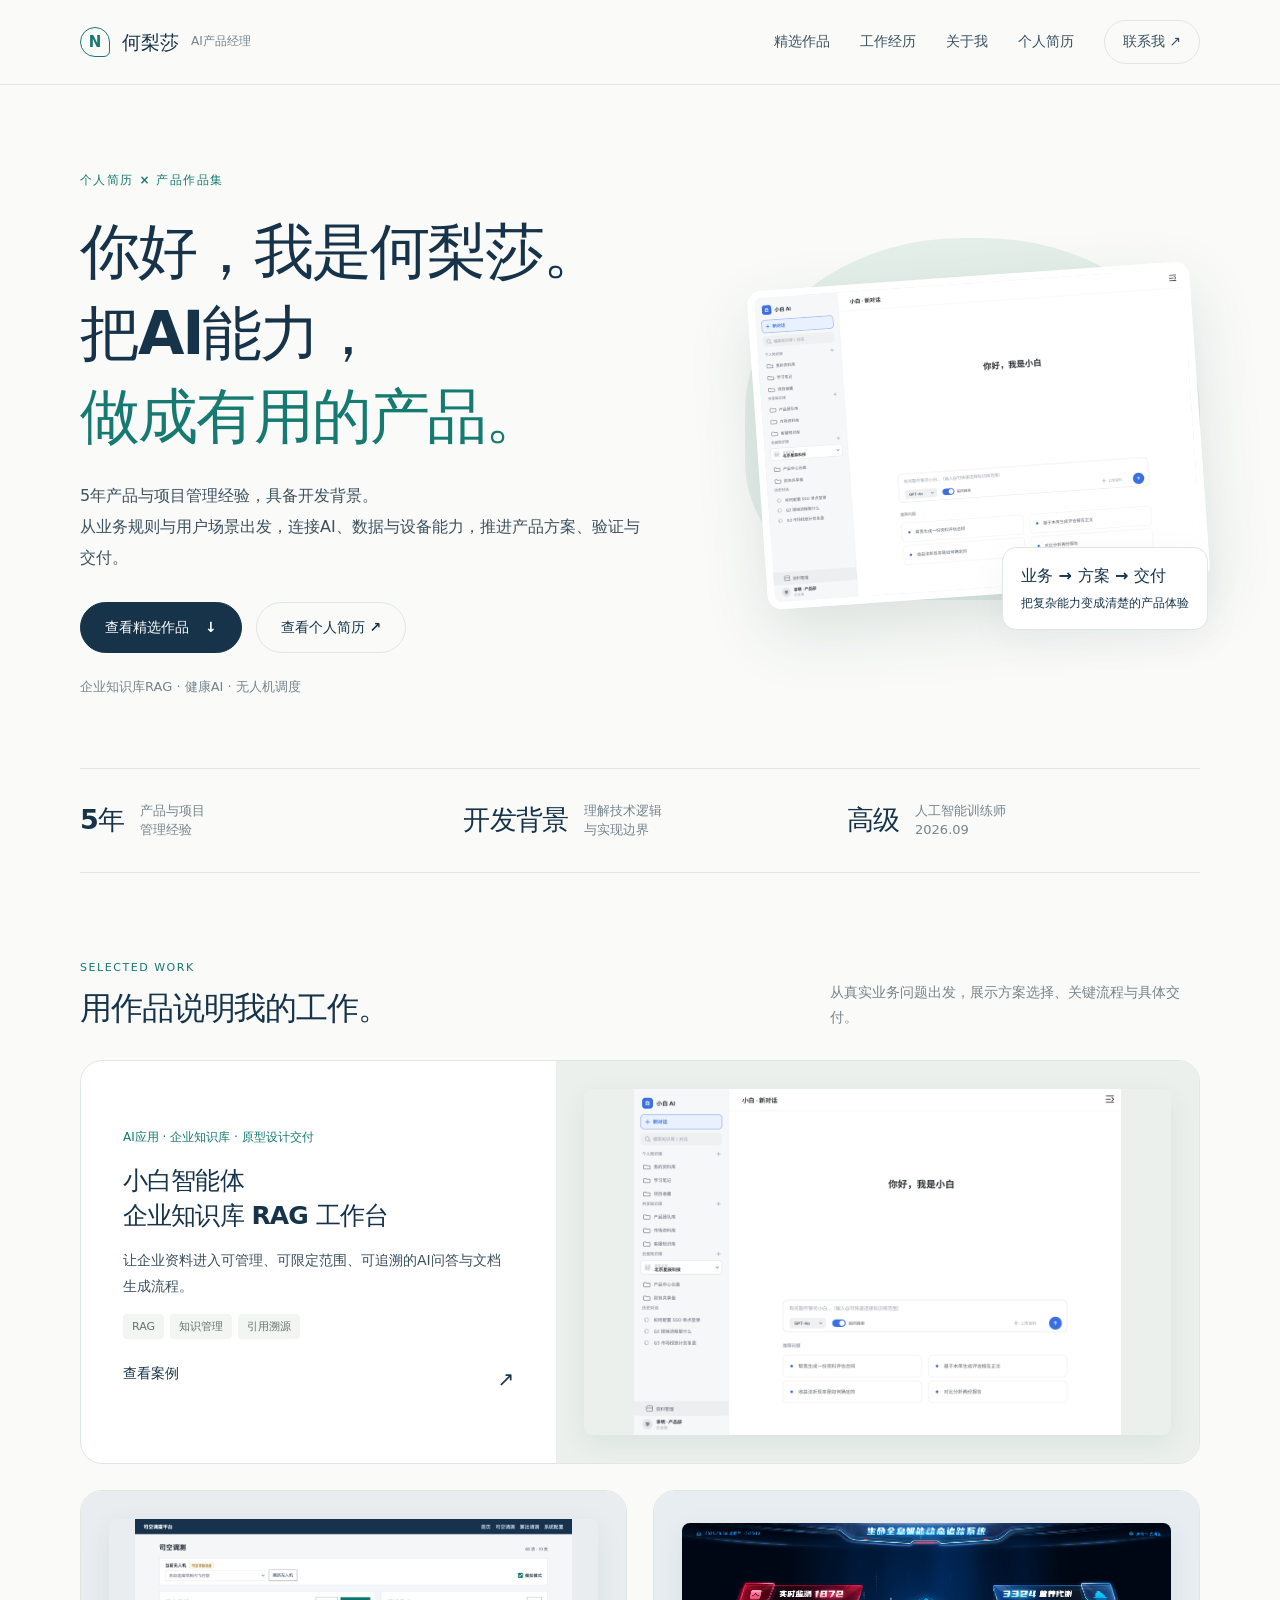
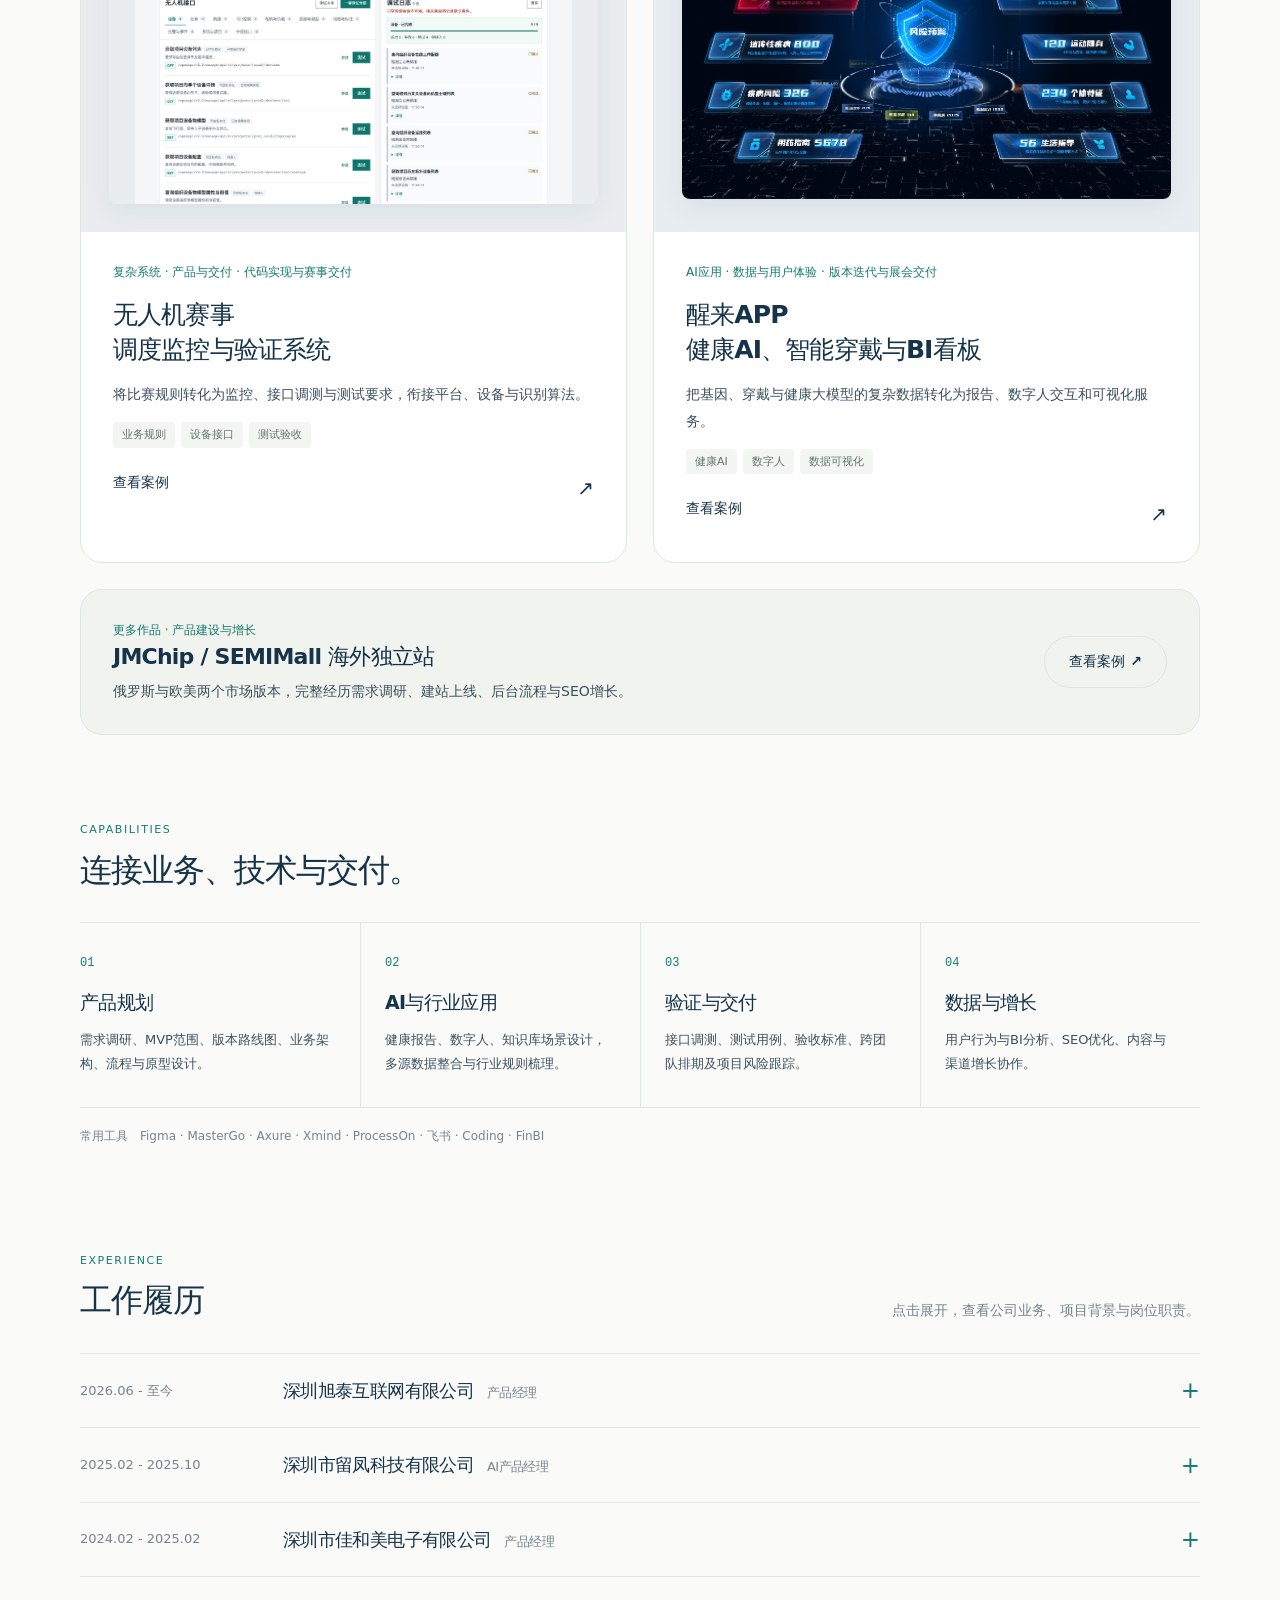
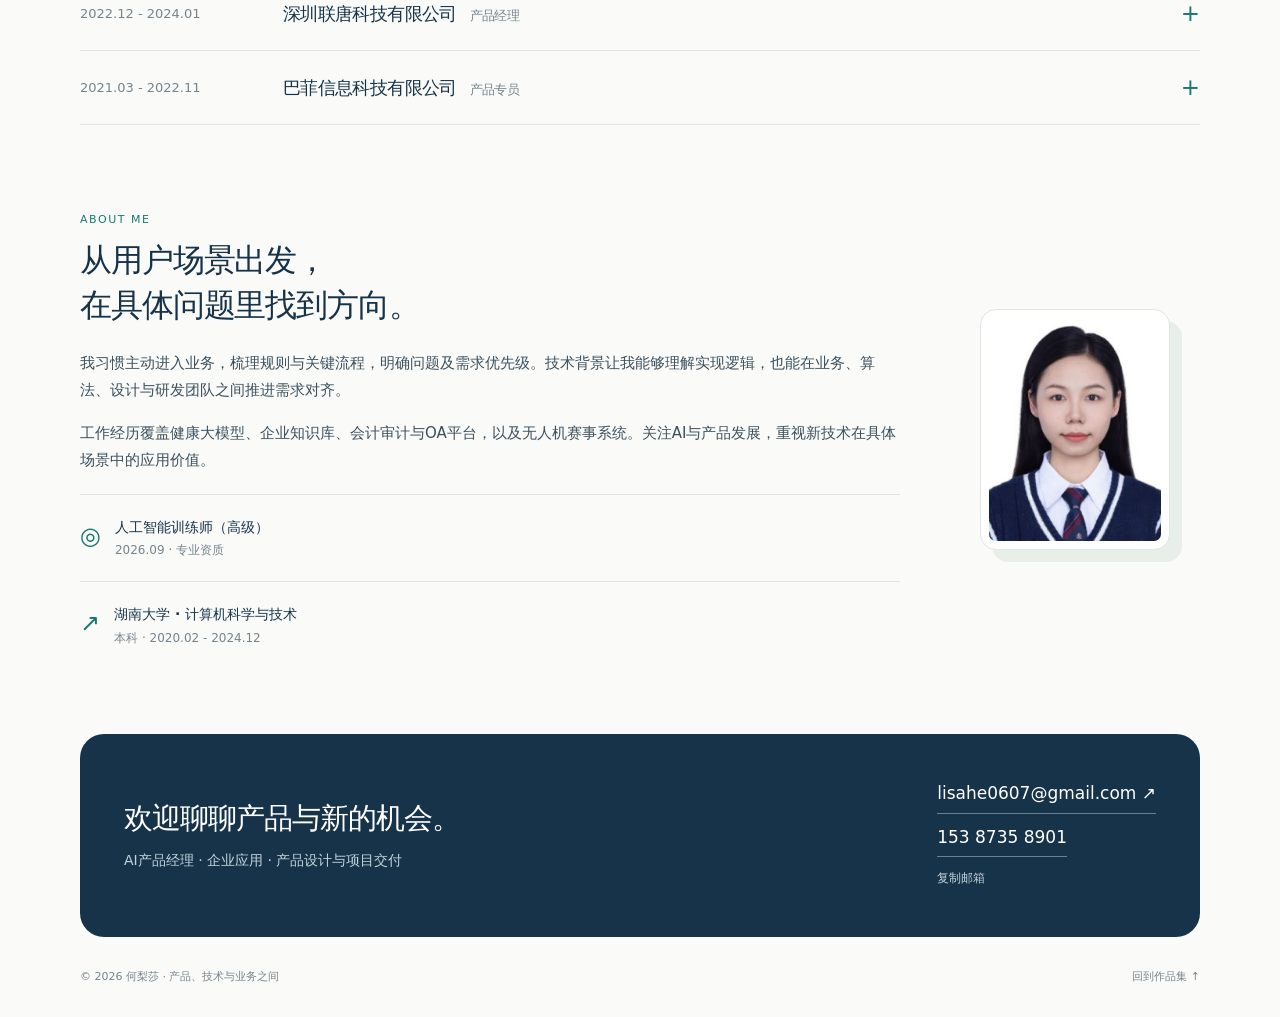
==== index.html @ f0d06ab8 "初始化个人简历与产品作品集网站" ====
<!doctype html><html lang="zh-CN"><head><meta charset="utf-8"><meta name="viewport" content="width=device-width, initial-scale=1"><meta name="description" content="何梨莎的个人简历与产品作品集：企业知识库RAG、无人机赛事调度、健康AI及海外独立站。"><meta name="theme-color" content="#16334a"><title>AI产品经理 · 个人作品集 · 何梨莎</title><link rel="icon" href="assets/favicon.svg" type="image/svg+xml"><link rel="stylesheet" href="styles.css"><script src="app.js" defer></script></head><body><a class="skip-link" href="#main">跳到正文</a><header class="site-header"><div class="wrap header-inner"><a class="brand" href="index.html"><span class="brand-mark" aria-hidden="true">N</span>何梨莎<span style="font-size:12px;font-weight:400;color:var(--muted)">AI产品经理</span></a><button class="menu-toggle" aria-expanded="false" aria-controls="site-nav">导航</button><nav class="site-nav" id="site-nav" aria-label="主导航"><a href="#work">精选作品</a><a href="#experience">工作经历</a><a href="#about">关于我</a><a href="resume.html">个人简历</a><a class="nav-contact" href="#contact">联系我 ↗</a></nav></div></header><main id="main"><div class="wrap"><section class="hero"><div><p class="eyebrow">个人简历 × 产品作品集</p><h1>你好，我是何梨莎。<br>把AI能力，<br><span>做成有用的产品。</span></h1><p class="hero-copy">5年产品与项目管理经验，具备开发背景。<br>从业务规则与用户场景出发，连接AI、数据与设备能力，推进产品方案、验证与交付。</p><div class="hero-actions"><a class="button" href="#work">查看精选作品 <span aria-hidden="true">↓</span></a><a class="button secondary" href="resume.html">查看个人简历 ↗</a></div><p class="hero-note">企业知识库RAG · 健康AI · 无人机调度</p></div><div class="hero-art"><img class="hero-image" src="assets/knowledge-original.png" alt="企业知识库工作台原型" width="1280" height="800"><div class="art-label"><strong>业务 → 方案 → 交付</strong>把复杂能力变成清楚的产品体验</div></div></section><div class="stats-bar"><div class="stat"><strong>5年</strong><span>产品与项目<br>管理经验</span></div><div class="stat"><strong>开发背景</strong><span>理解技术逻辑<br>与实现边界</span></div><div class="stat"><strong>高级</strong><span>人工智能训练师<br>2026.09</span></div></div><section class="section" id="work"><div class="section-head"><div><div class="section-label">SELECTED WORK</div><h2>用作品说明我的工作。</h2></div><p>从真实业务问题出发，展示方案选择、关键流程与具体交付。</p></div><div class="project-grid"><a class="project-card featured" href="knowledge.html"><div class="project-body"><div class="project-kicker">AI应用 · 企业知识库 · 原型设计交付</div><h3>小白智能体<br>企业知识库 RAG 工作台</h3><p>让企业资料进入可管理、可限定范围、可追溯的AI问答与文档生成流程。</p><div class="project-tags"><span>RAG</span><span>知识管理</span><span>引用溯源</span></div><div class="project-link">查看案例<span class="arrow" aria-hidden="true">↗</span></div></div><div class="project-visual knowledge"><img src="assets/knowledge-original.png" alt="小白知识库工作台原始产品原型" loading="lazy" width="1280" height="800"></div></a><a class="project-card " href="drone.html"><div class="project-visual drone"><img src="assets/drone-debug.jpg" alt="无人机司空接口调测界面，在离线环境中展示模拟模式" loading="lazy" width="1280" height="800"></div><div class="project-body"><div class="project-kicker">复杂系统 · 产品与交付 · 代码实现与赛事交付</div><h3>无人机赛事<br>调度监控与验证系统</h3><p>将比赛规则转化为监控、接口调测与测试要求，衔接平台、设备与识别算法。</p><div class="project-tags"><span>业务规则</span><span>设备接口</span><span>测试验收</span></div><div class="project-link">查看案例<span class="arrow" aria-hidden="true">↗</span></div></div></a><a class="project-card " href="health.html"><div class="project-visual health"><img src="assets/health-bi.jpg" alt="醒来健康BI可视化看板原型" loading="lazy" width="1280" height="800"></div><div class="project-body"><div class="project-kicker">AI应用 · 数据与用户体验 · 版本迭代与展会交付</div><h3>醒来APP<br>健康AI、智能穿戴与BI看板</h3><p>把基因、穿戴与健康大模型的复杂数据转化为报告、数字人交互和可视化服务。</p><div class="project-tags"><span>健康AI</span><span>数字人</span><span>数据可视化</span></div><div class="project-link">查看案例<span class="arrow" aria-hidden="true">↗</span></div></div></a></div><div class="more-project"><div><div class="project-kicker">更多作品 · 产品建设与增长</div><h3>JMChip / SEMIMall 海外独立站</h3><p>俄罗斯与欧美两个市场版本，完整经历需求调研、建站上线、后台流程与SEO增长。</p></div><a class="button secondary" href="overseas.html">查看案例 ↗</a></div></section><section class="section" id="skills"><div class="section-head"><div><div class="section-label">CAPABILITIES</div><h2>连接业务、技术与交付。</h2></div></div><div class="skills-grid"><div class="skill"><div class="number">01</div><h3>产品规划</h3><p>需求调研、MVP范围、版本路线图、业务架构、流程与原型设计。</p></div><div class="skill"><div class="number">02</div><h3>AI与行业应用</h3><p>健康报告、数字人、知识库场景设计，多源数据整合与行业规则梳理。</p></div><div class="skill"><div class="number">03</div><h3>验证与交付</h3><p>接口调测、测试用例、验收标准、跨团队排期及项目风险跟踪。</p></div><div class="skill"><div class="number">04</div><h3>数据与增长</h3><p>用户行为与BI分析、SEO优化、内容与渠道增长协作。</p></div></div><div class="tools-line">常用工具　Figma · MasterGo · Axure · Xmind · ProcessOn · 飞书 · Coding · FinBI</div></section><section class="section" id="experience"><div class="section-head"><div><div class="section-label">EXPERIENCE</div><h2>工作履历</h2></div><p>点击展开，查看公司业务、项目背景与岗位职责。</p></div><div class="timeline"><details class="job"><summary><time>2026.06 - 至今</time><div><h3>深圳旭泰互联网有限公司<span class="role">产品经理</span></h3></div><span class="plus" aria-hidden="true">+</span></summary><div class="job-detail"><p><strong>公司介绍：</strong></p><p>参与AI知识库、会计、审计及通用OA平台建设，面向专业业务与企业协作场景开展产品设计。</p><p><strong>业务背景：</strong></p><p>面向企业专业服务与内部协作场景，梳理知识库、会计审计与OA的业务流程，统筹专业业务功能与平台共用能力。</p><p><strong>岗位职责：</strong></p><ul><li>负责多个业务产品的<strong>需求梳理与产品架构设计</strong>，明确专业业务功能与平台共用能力。</li><li>梳理账号主体、身份权限、版本配置与服务授权规则，设计不同角色的使用流程。</li><li>推进<strong>审计工具首版场景及MVP规划</strong>，协调业务与研发完成方案评审和验收要求定义。</li></ul></div></details><details class="job"><summary><time>2025.02 - 2025.10</time><div><h3>深圳市留凤科技有限公司<span class="role">AI产品经理</span></h3></div><span class="plus" aria-hidden="true">+</span></summary><div class="job-detail"><p><strong>公司介绍：</strong></p><p>爱八方集团旗下“AI+生命科学”企业，融合基因测序、健康大模型与生物信息分析，面向C端提供个性化健康管理产品。</p><p><strong>业务背景：</strong></p><p>围绕基因与智能穿戴数据融合，推进醒来APP健康报告、数字人交互与BI可视化产品建设。</p><p><strong>岗位职责：</strong></p><ul><li>负责醒来APP<strong>产品规划与版本迭代</strong>，将复杂健康数据转化为用户可理解的报告、交互与服务。</li><li>协同算法、生信与研发团队，明确AI功能、多源数据接入及健康服务流程的产品要求。</li><li>统筹版本排期、需求优先级与交付风险，推进APP及BI看板的阶段性交付。</li></ul></div></details><details class="job"><summary><time>2024.02 - 2025.02</time><div><h3>深圳市佳和美电子有限公司<span class="role">产品经理</span></h3></div><span class="plus" aria-hidden="true">+</span></summary><div class="job-detail"><p><strong>公司介绍：</strong></p><p>为全球OEM/ODM/EMS企业提供电子元器件分销、研发与技术服务，并拓展海外线上贸易业务。</p><p><strong>业务背景：</strong></p><p>面向俄罗斯与欧美市场，从0到1建设海外独立站，衔接用户查询、询价与后台业务管理。</p><p><strong>岗位职责：</strong></p><ul><li>负责<strong>海外独立站从0到1建设</strong>，根据不同市场的查询、筛选与询价需求制定产品方案。</li><li>设计内容、产品及询单管理功能，衔接用户访问、运营维护与业务跟进流程。</li><li>协同研发与运营推进站点性能、SEO及询单转化优化，持续完善产品与增长策略。</li></ul></div></details><details class="job"><summary><time>2022.12 - 2024.01</time><div><h3>深圳联唐科技有限公司<span class="role">产品经理</span></h3></div><span class="plus" aria-hidden="true">+</span></summary><div class="job-detail"><p><strong>公司介绍：</strong></p><p>面向芯片行业提供供需信息撮合、规格书查询与行业资讯服务，运营icspec平台。</p><p><strong>业务背景：</strong></p><p>围绕供需撮合与资料查询，推进PC、App、小程序及H5多端迭代，优化供需沟通与使用体验。</p><p><strong>岗位职责：</strong></p><ul><li>负责<strong>PC、App、小程序及H5的产品迭代</strong>，统一关键业务流程并协调多端上线。</li><li>围绕供需撮合、求购沟通及资料查询优化使用路径，结合业务数据确定迭代重点。</li><li>推进弱网体验、灰度发布与测试验收，协同运营开展用户增长与内容推广。</li></ul></div></details><details class="job"><summary><time>2021.03 - 2022.11</time><div><h3>巴菲信息科技有限公司<span class="role">产品专员</span></h3></div><span class="plus" aria-hidden="true">+</span></summary><div class="job-detail"><p><strong>公司介绍：</strong></p><p>为三顿半咖啡、笑果文化、茶颜悦色、果呀呀、文和友等品牌提供数字化产品服务。</p><p><strong>业务背景：</strong></p><p>围绕品牌小程序，开展票务、点单、积分与优惠券等消费场景的产品设计与交付。</p><p><strong>岗位职责：</strong></p><ul><li>参与票务、点单、积分与优惠券等业务的产品设计，输出流程、原型及需求文档。</li><li><strong>独立跟进笑果文化项目</strong>的需求、进度、测试与验收，协调问题处理和版本交付。</li><li>协助维护项目计划与沟通记录，推动业务、设计与研发对齐交付内容。</li></ul></div></details></div></section><section class="section about-grid" id="about"><div><div class="section-label">ABOUT ME</div><h2>从用户场景出发，<br>在具体问题里找到方向。</h2><p>我习惯主动进入业务，梳理规则与关键流程，明确问题及需求优先级。技术背景让我能够理解实现逻辑，也能在业务、算法、设计与研发团队之间推进需求对齐。</p><p>工作经历覆盖健康大模型、企业知识库、会计审计与OA平台，以及无人机赛事系统。关注AI与产品发展，重视新技术在具体场景中的应用价值。</p><div class="qualification"><span class="seal" aria-hidden="true">◎</span><div><strong>人工智能训练师（高级）</strong><small>2026.09 · 专业资质</small></div></div><div class="qualification"><span class="seal" aria-hidden="true">↗</span><div><strong>湖南大学 · 计算机科学与技术</strong><small>本科 · 2020.02 - 2024.12</small></div></div></div><img class="portrait" src="assets/portrait.jpg" alt="何梨莎个人照片" loading="lazy" width="190" height="250"></section><section class="contact-section" id="contact"><div><h2>欢迎聊聊产品与新的机会。</h2><p>AI产品经理 · 企业应用 · 产品设计与项目交付</p></div><div class="contact-actions"><a href="mailto:lisahe0607@gmail.com">lisahe0607@gmail.com ↗</a><a href="tel:+8615387358901">153 8735 8901</a><button class="copy-button" data-copy-email="lisahe0607@gmail.com" aria-live="polite">复制邮箱</button></div></section></div></main><footer class="wrap site-footer"><span>© 2026 何梨莎 · 产品、技术与业务之间</span><a href="index.html#work">回到作品集 ↑</a></footer><dialog class="lightbox" aria-label="作品图片预览"><button class="lightbox-close" type="button">关闭 ×</button><img alt=""></dialog></body></html>
---- styles.css ----
:root{--ink:#16334a;--text:#3c505e;--muted:#76848d;--teal:#167a70;--paper:#fafbf9;--line:#dfe7e3;--white:#fff;--radius:22px;font-family:Inter,"PingFang SC","Microsoft YaHei",system-ui,sans-serif;color:var(--ink);background:var(--paper);font-synthesis:none}
*{box-sizing:border-box}html{scroll-behavior:smooth;scroll-padding-top:100px}body{margin:0;font-size:16px;line-height:1.8}a{color:inherit;text-decoration:none}button{font:inherit;cursor:pointer}img{display:block;max-width:100%;height:auto}button,a{-webkit-tap-highlight-color:transparent}a:focus-visible,button:focus-visible,summary:focus-visible{outline:3px solid #3dada1;outline-offset:5px;border-radius:5px}::selection{background:#cee9df}h1,h2,h3,p{margin:0}h1,h2,h3{font-weight:650;letter-spacing:-.035em;line-height:1.4}ul,ol{padding-left:1.3em}.wrap{width:min(1120px,calc(100% - 80px));margin:auto}.skip-link{position:fixed;top:-90px;left:20px;padding:10px;background:white;z-index:100}.skip-link:focus{top:10px}.site-header{position:sticky;top:0;z-index:30;background:rgba(250,251,249,.94);backdrop-filter:blur(12px);border-bottom:1px solid var(--line)}.header-inner{height:84px;display:flex;align-items:center;justify-content:space-between}.brand{display:flex;align-items:center;gap:12px;font-size:19px;font-weight:650}.brand-mark{width:30px;height:30px;border:1.5px solid var(--teal);border-radius:50% 50% 6px 50%;display:grid;place-items:center;font-size:15px;color:var(--teal)}.site-nav{display:flex;gap:30px;align-items:center;font-size:14px}.site-nav a{padding:8px 0;color:var(--text)}.site-nav a:hover,.text-link:hover{color:var(--teal)}.site-nav .nav-contact{border:1px solid var(--line);padding:8px 18px;border-radius:100px}.menu-toggle{display:none;background:none;border:1px solid var(--line);padding:6px 12px;border-radius:8px}.eyebrow{font-size:12px;font-weight:600;letter-spacing:.12em;color:var(--teal);margin-bottom:18px}.hero{display:grid;grid-template-columns:1.35fr 1fr;align-items:center;gap:50px;padding:85px 0 70px}.hero h1{font-size:clamp(38px,4.7vw,60px);line-height:1.38;margin:12px 0 22px}.hero h1 span{color:var(--teal)}.hero-copy{font-size:16px;color:var(--text);max-width:570px;line-height:1.95}.hero-actions{display:flex;gap:14px;flex-wrap:wrap;margin-top:28px}.button{display:inline-flex;justify-content:center;align-items:center;gap:16px;background:var(--ink);color:white;border:1px solid var(--ink);border-radius:100px;padding:12px 24px;font-size:14px;font-weight:550;transition:background .2s,transform .2s}.button:hover{background:var(--teal);border-color:var(--teal);transform:translateY(-2px)}.button.secondary{background:transparent;color:var(--ink);border-color:var(--line)}.button.secondary:hover{background:#eaf3ef}.hero-note{font-size:13px;margin-top:22px;color:var(--muted)}.hero-art{position:relative;padding:38px 0 34px 12px}.hero-art:before{content:"";position:absolute;inset:0 0 30px 0;background:#e5efea;border-radius:48% 48% 38% 38%;z-index:-1}.hero-art .hero-image{border:7px solid white;border-radius:14px;box-shadow:0 25px 65px #183e3723;transform:rotate(-4deg);width:100%}.hero-art .art-label{position:absolute;right:-8px;bottom:0;background:white;border:1px solid var(--line);border-radius:14px;padding:14px 18px;font-size:12px;box-shadow:0 12px 40px #142b3c0c}.art-label strong{display:block;font-size:16px;margin-bottom:2px}.stats-bar{display:grid;grid-template-columns:repeat(3,1fr);padding:27px 0;border-top:1px solid var(--line);border-bottom:1px solid var(--line);gap:30px}.stat{display:flex;align-items:center;gap:16px}.stat strong{font-size:27px;letter-spacing:-.03em;white-space:nowrap}.stat span{font-size:13px;color:var(--muted);line-height:1.5}.section{padding-top:85px}.section-head{display:flex;justify-content:space-between;align-items:end;margin-bottom:30px;gap:24px}.section-head h2{font-size:32px}.section-head p{font-size:14px;color:var(--muted);max-width:370px}.section-label{font-size:11px;color:var(--teal);letter-spacing:.14em;margin-bottom:8px}.project-grid{display:grid;grid-template-columns:1fr 1fr;gap:26px}.project-card{background:white;border:1px solid var(--line);border-radius:var(--radius);overflow:hidden;display:flex;flex-direction:column;transition:transform .25s,box-shadow .25s}.project-card:hover{transform:translateY(-4px);box-shadow:0 20px 40px #17374a0a}.project-card.featured{grid-column:1/-1;display:grid;grid-template-columns:.85fr 1.15fr}.project-visual{background:#ebf0ec;aspect-ratio:1.6;display:flex;align-items:center;justify-content:center;padding:28px;overflow:hidden}.project-visual img{width:100%;box-shadow:0 8px 28px #12344012;border-radius:8px;max-height:100%;object-fit:contain}.project-visual.health{background:#e8edf1}.project-visual.drone{background:#e9edf0}.project-body{padding:30px 32px;display:flex;flex-direction:column;align-items:start;gap:14px}.featured .project-body{justify-content:center;padding:42px}.project-kicker{font-size:12px;color:var(--teal)}.project-body h3{font-size:25px}.project-body p{font-size:14px;color:var(--text);line-height:1.9}.project-tags{display:flex;gap:6px;flex-wrap:wrap;font-size:11px;color:#64766e}.project-tags span{background:#f2f5f2;padding:3px 9px;border-radius:4px}.project-link{display:flex;justify-content:space-between;width:100%;font-size:14px;margin-top:8px;color:var(--ink);font-weight:600}.project-link .arrow{font-size:20px;font-weight:400}.more-project{margin-top:26px;padding:30px 32px;border:1px solid var(--line);border-radius:var(--radius);display:grid;grid-template-columns:1fr auto;gap:20px;background:#f0f3ee}.more-project h3{font-size:22px;margin-bottom:6px}.more-project p{font-size:14px;color:var(--text);max-width:740px}.more-project a{align-self:center}.skills-grid{display:grid;grid-template-columns:repeat(4,1fr);border-top:1px solid var(--line);border-bottom:1px solid var(--line)}.skill{padding:30px 24px 30px 0}.skill+.skill{padding-left:24px;border-left:1px solid var(--line)}.skill .number{font-family:ui-monospace,monospace;font-size:12px;color:var(--teal);margin-bottom:14px}.skill h3{font-size:19px;margin-bottom:12px}.skill p{font-size:13px;color:var(--text);line-height:1.9}.tools-line{font-size:12px;color:var(--muted);padding:18px 0}.timeline{border-top:1px solid var(--line)}.job{border-bottom:1px solid var(--line);padding:24px 0}.job summary{list-style:none;cursor:pointer;display:grid;grid-template-columns:175px 1fr auto;gap:28px;align-items:center}.job summary::-webkit-details-marker{display:none}.job time{color:var(--muted);font-size:13px}.job h3{font-size:18px}.job .role{display:inline-block;font-weight:400;font-size:13px;color:var(--muted);margin-left:13px}.job .plus{font-size:23px;color:var(--teal);line-height:1}.job[open] .plus{transform:rotate(45deg)}.job-detail{margin:16px 0 0 203px;font-size:14px;color:var(--text);max-width:820px}.job-detail>p{margin-bottom:10px}.job-detail ul{margin:8px 0}.about-grid{display:grid;grid-template-columns:1fr 220px;gap:80px;align-items:center}.about-grid h2{font-size:32px;margin-bottom:22px}.about-grid p{color:var(--text);font-size:15px;margin-bottom:16px}.portrait{width:190px;border-radius:16px;background:white;border:1px solid var(--line);padding:8px;box-shadow:12px 12px 0 #e8eee8}.qualification{display:flex;gap:14px;align-items:start;border-top:1px solid var(--line);padding-top:20px;margin-top:20px;font-size:14px}.qualification .seal{font-size:24px;color:var(--teal)}.qualification small{display:block;color:var(--muted);font-size:12px}.contact-section{margin-top:85px;background:var(--ink);color:white;border-radius:24px;padding:44px;display:grid;grid-template-columns:1fr auto;gap:35px;align-items:center}.contact-section h2{font-size:29px;margin-bottom:10px}.contact-section p{color:#c3d4db;font-size:14px}.contact-actions{display:flex;flex-direction:column;align-items:start;gap:8px}.contact-actions a{font-size:17px;border-bottom:1px solid #67838f;padding-bottom:4px}.copy-button{color:#c3d4db;background:none;border:0;padding:3px 0;font-size:12px}.copy-button:hover{color:white}.site-footer{display:flex;justify-content:space-between;gap:20px;color:var(--muted);font-size:11px;padding:30px 0}.breadcrumb{padding-top:30px;font-size:12px;color:var(--muted)}.case-hero{padding:50px 0 35px}.case-hero h1{font-size:clamp(32px,4vw,48px);margin-bottom:18px;max-width:850px}.case-intro{max-width:790px;color:var(--text);font-size:17px}.case-facts{display:grid;grid-template-columns:repeat(3,1fr);border-top:1px solid var(--line);border-bottom:1px solid var(--line);padding:24px 0;margin-top:28px;gap:30px;font-size:14px}.case-facts dt{color:var(--muted);font-size:11px;margin-bottom:6px}.case-facts dd{margin:0}.case-links{display:flex;gap:10px;flex-wrap:wrap;margin-top:25px}.case-status{padding:15px 20px;background:#ecf1e9;border-left:3px solid #8a9c7a;font-size:13px;color:#536747;margin-top:24px}.case-cover{background:#eef2ee;border:1px solid var(--line);border-radius:20px;padding:30px;margin:30px 0 45px}.case-cover img{width:100%;border-radius:9px}.case-body{max-width:860px;margin:auto}.case-section{margin:45px 0}.case-section h2{font-size:26px;margin-bottom:20px}.case-section p{color:var(--text);font-size:15px;margin-bottom:14px}.decision-list{padding:0;margin:0;list-style:none;counter-reset:decisions}.decision-list li{display:grid;grid-template-columns:42px 1fr;gap:18px;padding:22px 0;border-top:1px solid var(--line);counter-increment:decisions}.decision-list li:before{content:"0" counter(decisions);font:14px ui-monospace,monospace;color:var(--teal);padding-top:4px}.decision-list h3{font-size:18px;margin-bottom:9px}.decision-list p{font-size:14px;margin:0}.flow{display:flex;align-items:stretch;gap:8px;margin:28px 0;flex-wrap:wrap}.flow span{background:white;border:1px solid var(--line);padding:14px 17px;border-radius:10px;flex:1;min-width:120px;text-align:center;font-size:13px}.flow i{align-self:center;font-style:normal;color:var(--teal)}.outcomes{display:grid;grid-template-columns:repeat(3,1fr);gap:18px}.outcome{background:#edf2ed;padding:23px;border-radius:14px}.outcome strong{display:block;font-size:23px;margin-bottom:9px}.outcome p{font-size:12px;margin:0;color:var(--text)}.gallery{display:grid;gap:24px}.gallery-item{margin:0}.image-button{display:block;border:1px solid var(--line);padding:20px;border-radius:14px;background:#eef1ef;width:100%;cursor:zoom-in}.image-button img{max-height:640px;margin:auto;border-radius:5px}.gallery figcaption{font-size:12px;color:var(--muted);padding:10px 4px}.record-details{border:1px solid var(--line);border-radius:14px;margin-top:40px;padding:20px}.record-details summary{cursor:pointer;font-size:14px;font-weight:600}.project-record{font-size:14px;color:var(--text);line-height:1.9;margin-top:20px}.project-record p{margin:12px 0}.project-record li{margin-bottom:8px}.case-next{border-top:1px solid var(--line);padding-top:30px;margin:55px 0;display:flex;justify-content:space-between;align-items:center;gap:25px;font-size:14px}.lightbox{max-width:min(96vw,1500px);max-height:95vh;padding:44px 18px 18px;border:0;border-radius:12px;background:#f7f9f6}.lightbox::backdrop{background:#0c2337dc}.lightbox img{max-height:82vh;max-width:100%;margin:auto;object-fit:contain}.lightbox-close{position:absolute;right:16px;top:9px;border:0;background:none;font-size:14px;color:var(--ink);padding:3px 10px}.resume-main{max-width:860px;margin:40px auto;background:white;padding:45px;border:1px solid var(--line)}.resume-main h1{font-size:34px}.resume-header{border-bottom:2px solid var(--ink);padding-bottom:22px;margin-bottom:28px}.resume-header p{font-size:13px;color:var(--text)}.resume-actions{display:flex;gap:12px;margin-bottom:20px}.resume-main h2{font-size:21px;margin:28px 0 14px;color:var(--teal)}.resume-main h3{font-size:17px;margin:20px 0 5px}.resume-main .resume-meta{font-size:12px;color:var(--muted);margin-bottom:10px}.resume-main .resume-text{font-size:13px;color:var(--text);line-height:1.85}.resume-text p{margin:10px 0}.resume-text li{margin-bottom:5px}.resume-text p:has(br:only-child){display:none}
@media(max-width:960px){.wrap{width:calc(100% - 48px)}.hero{gap:30px;padding-top:60px}.hero h1{font-size:44px}.project-card.featured{grid-template-columns:1fr 1fr}.featured .project-body{padding:28px}.skills-grid{grid-template-columns:1fr 1fr}.skill:nth-child(3){padding-left:0;border-left:0;border-top:1px solid var(--line)}.skill:nth-child(4){border-top:1px solid var(--line)}.job summary{grid-template-columns:135px 1fr auto;gap:18px}.job-detail{margin-left:153px}.about-grid{gap:40px}.contact-section{padding:32px}}
@media(max-width:680px){.wrap{width:calc(100% - 36px)}.header-inner{height:68px}.brand{font-size:16px}.menu-toggle{display:block;font-size:12px}.site-nav{display:none;position:absolute;top:68px;left:0;right:0;padding:18px;background:var(--paper);border-bottom:1px solid var(--line);flex-direction:column;align-items:stretch;gap:4px}.site-nav.is-open{display:flex}.site-nav a{padding:9px 12px}.site-nav .nav-contact{border:0;border-radius:0;padding:9px 12px}.hero{grid-template-columns:1fr;gap:30px;padding:45px 0 38px}.hero h1{font-size:38px}.hero-copy{font-size:14px}.hero-art{max-width:430px;margin:0 18px 0 10px;padding:25px 0}.hero-note{font-size:11px}.stats-bar{gap:16px;padding:22px 0}.stat{display:block}.stat strong{font-size:22px}.stat span{display:block;font-size:11px;margin-top:5px}.section{padding-top:55px}.section-head{display:block;margin-bottom:22px}.section-head h2,.about-grid h2{font-size:27px}.section-head p{margin-top:10px;font-size:13px}.project-grid{grid-template-columns:1fr;gap:20px}.project-card.featured{grid-template-columns:1fr}.featured .project-body{order:2;padding:25px}.project-visual{padding:20px;aspect-ratio:1.55}.project-body{padding:24px}.project-body h3{font-size:23px}.more-project{grid-template-columns:1fr;padding:24px}.more-project h3{font-size:21px}.more-project a{justify-self:start}.skill{padding:24px 14px 24px 0}.skill+.skill{padding-left:14px}.skill:nth-child(3){padding-left:0}.skill h3{font-size:17px}.skill p{font-size:12px}.job summary{grid-template-columns:1fr 24px;gap:5px}.job time{grid-column:1;font-size:11px}.job summary>div{grid-column:1}.job .plus{grid-column:2;grid-row:1/3}.job .role{display:block;margin-left:0;margin-top:5px}.job-detail{margin-left:0;font-size:13px}.about-grid{grid-template-columns:1fr;gap:20px}.portrait{width:130px}.contact-section{grid-template-columns:1fr;padding:28px;margin-top:55px;gap:22px}.contact-section h2{font-size:24px}.contact-actions a{font-size:15px}.site-footer{display:block;line-height:2.4}.case-hero{padding-top:35px}.case-intro{font-size:15px}.case-facts{grid-template-columns:1fr;gap:18px}.case-cover{padding:15px;margin-top:25px}.case-section h2{font-size:23px}.decision-list li{grid-template-columns:30px 1fr;gap:12px}.outcomes{grid-template-columns:1fr}.outcome{padding:18px}.outcome strong{font-size:22px}.case-next{font-size:12px}.resume-main{margin:18px auto;padding:22px;width:calc(100% - 24px)}.resume-actions{flex-wrap:wrap}.button{padding:11px 20px}.flow i{display:none}}
@media(prefers-reduced-motion:reduce){html{scroll-behavior:auto}*,*:before,*:after{transition:none!important;animation:none!important}}
@media print{@page{size:A4;margin:16mm}.site-header,.site-footer,.resume-actions,.skip-link{display:none!important}body{background:white;font-size:11px}.resume-main{max-width:none;border:0;margin:0;padding:0}.resume-main h2{break-after:avoid}.resume-main h3{break-after:avoid}.resume-text p,.resume-text li{orphans:3;widows:3}.resume-section.work-section,.resume-section.project-section{break-before:page}.resume-header{margin-bottom:20px}.resume-main a{color:inherit;text-decoration:none}.resume-job{break-inside:avoid}.resume-main .resume-text{font-size:10.5px;line-height:1.55}.resume-main h2{font-size:17px}.resume-main h3{font-size:14px}.resume-main .resume-meta{font-size:10px}.resume-main h1{font-size:28px}}
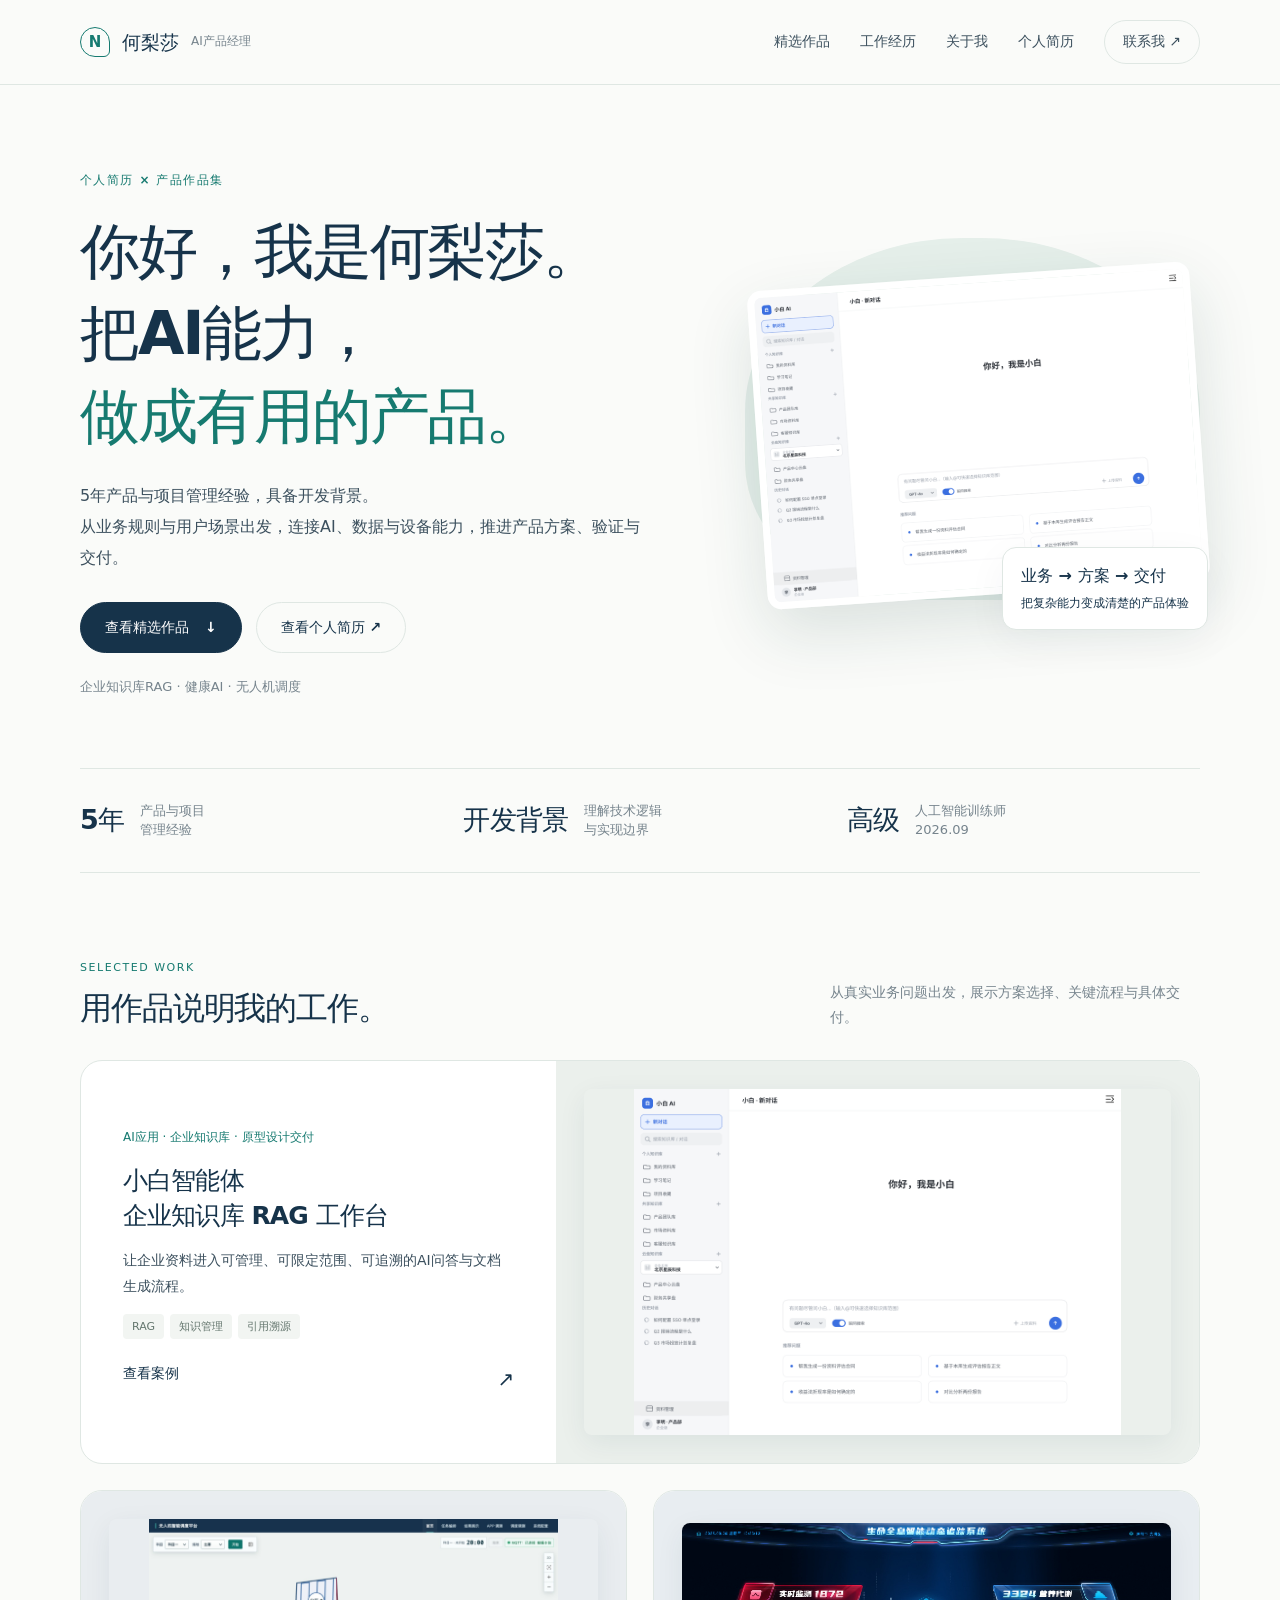
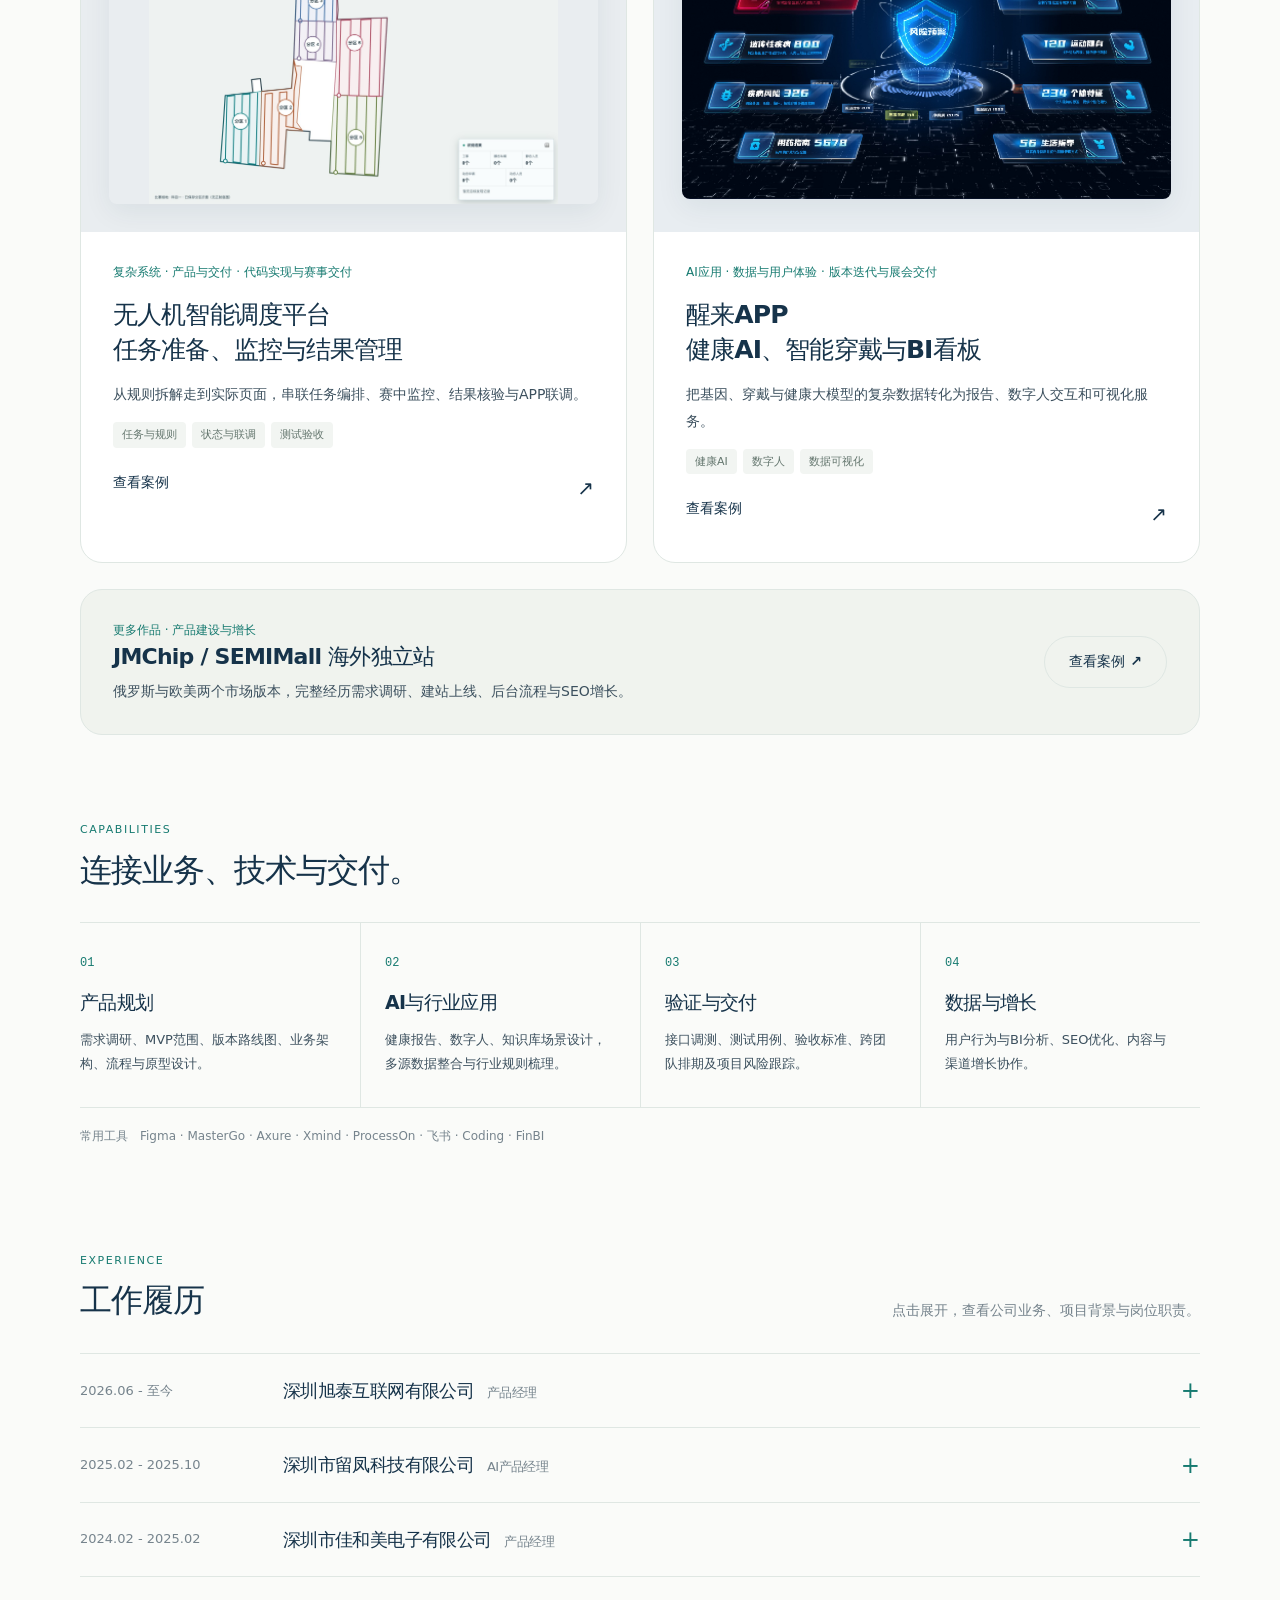
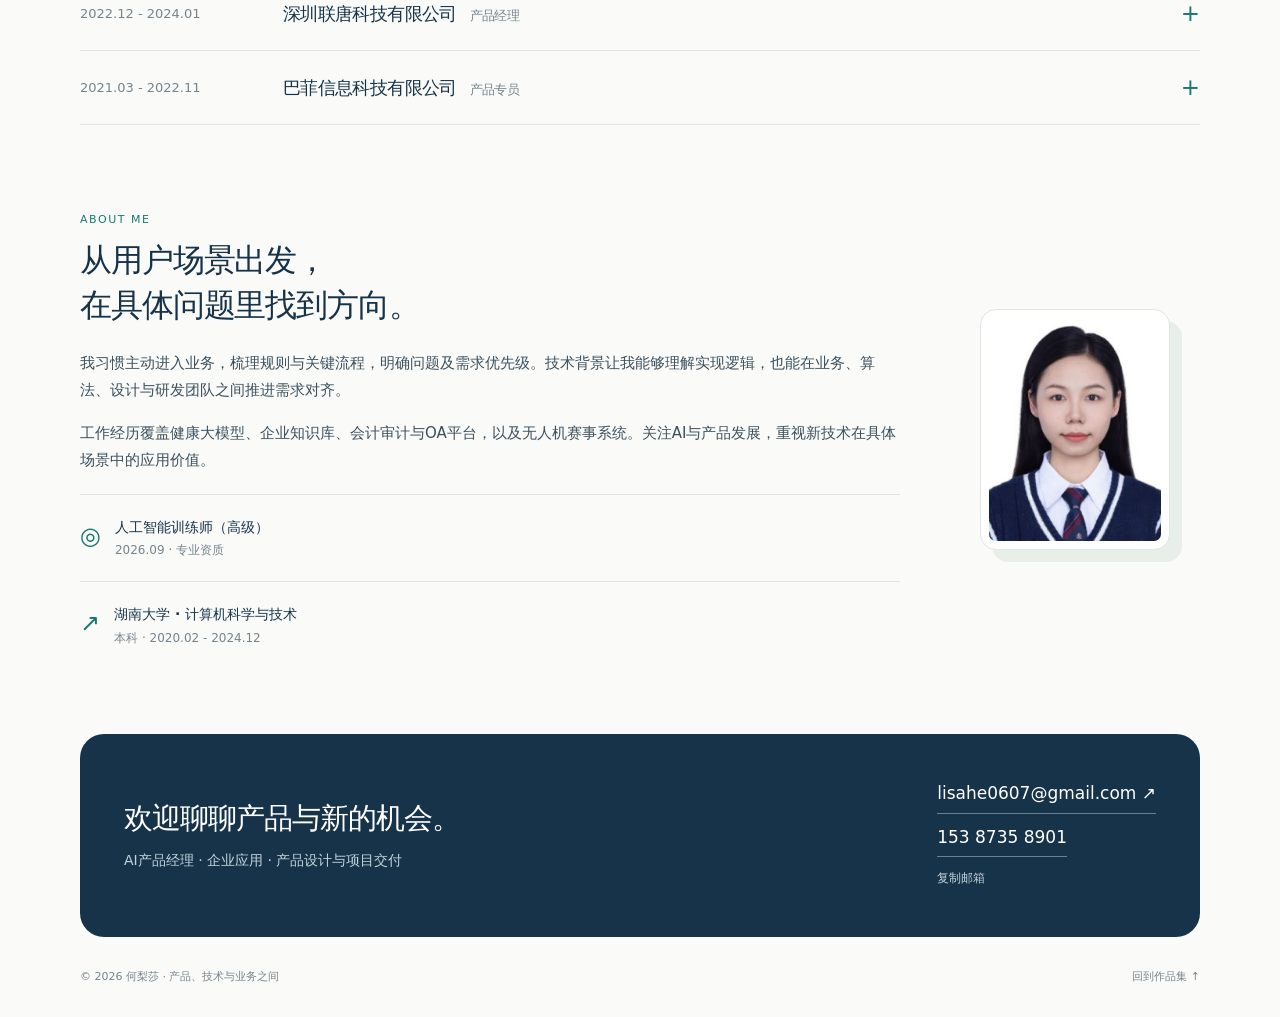
==== commit 5276532b: "完善无人机平台案例与运行界面展示" ====
--- a/index.html
+++ b/index.html
@@ -1 +1 @@
-<!doctype html><html lang="zh-CN"><head><meta charset="utf-8"><meta name="viewport" content="width=device-width, initial-scale=1"><meta name="description" content="何梨莎的个人简历与产品作品集：企业知识库RAG、无人机赛事调度、健康AI及海外独立站。"><meta name="theme-color" content="#16334a"><title>AI产品经理 · 个人作品集 · 何梨莎</title><link rel="icon" href="assets/favicon.svg" type="image/svg+xml"><link rel="stylesheet" href="styles.css"><script src="app.js" defer></script></head><body><a class="skip-link" href="#main">跳到正文</a><header class="site-header"><div class="wrap header-inner"><a class="brand" href="index.html"><span class="brand-mark" aria-hidden="true">N</span>何梨莎<span style="font-size:12px;font-weight:400;color:var(--muted)">AI产品经理</span></a><button class="menu-toggle" aria-expanded="false" aria-controls="site-nav">导航</button><nav class="site-nav" id="site-nav" aria-label="主导航"><a href="#work">精选作品</a><a href="#experience">工作经历</a><a href="#about">关于我</a><a href="resume.html">个人简历</a><a class="nav-contact" href="#contact">联系我 ↗</a></nav></div></header><main id="main"><div class="wrap"><section class="hero"><div><p class="eyebrow">个人简历 × 产品作品集</p><h1>你好，我是何梨莎。<br>把AI能力，<br><span>做成有用的产品。</span></h1><p class="hero-copy">5年产品与项目管理经验，具备开发背景。<br>从业务规则与用户场景出发，连接AI、数据与设备能力，推进产品方案、验证与交付。</p><div class="hero-actions"><a class="button" href="#work">查看精选作品 <span aria-hidden="true">↓</span></a><a class="button secondary" href="resume.html">查看个人简历 ↗</a></div><p class="hero-note">企业知识库RAG · 健康AI · 无人机调度</p></div><div class="hero-art"><img class="hero-image" src="assets/knowledge-original.png" alt="企业知识库工作台原型" width="1280" height="800"><div class="art-label"><strong>业务 → 方案 → 交付</strong>把复杂能力变成清楚的产品体验</div></div></section><div class="stats-bar"><div class="stat"><strong>5年</strong><span>产品与项目<br>管理经验</span></div><div class="stat"><strong>开发背景</strong><span>理解技术逻辑<br>与实现边界</span></div><div class="stat"><strong>高级</strong><span>人工智能训练师<br>2026.09</span></div></div><section class="section" id="work"><div class="section-head"><div><div class="section-label">SELECTED WORK</div><h2>用作品说明我的工作。</h2></div><p>从真实业务问题出发，展示方案选择、关键流程与具体交付。</p></div><div class="project-grid"><a class="project-card featured" href="knowledge.html"><div class="project-body"><div class="project-kicker">AI应用 · 企业知识库 · 原型设计交付</div><h3>小白智能体<br>企业知识库 RAG 工作台</h3><p>让企业资料进入可管理、可限定范围、可追溯的AI问答与文档生成流程。</p><div class="project-tags"><span>RAG</span><span>知识管理</span><span>引用溯源</span></div><div class="project-link">查看案例<span class="arrow" aria-hidden="true">↗</span></div></div><div class="project-visual knowledge"><img src="assets/knowledge-original.png" alt="小白知识库工作台原始产品原型" loading="lazy" width="1280" height="800"></div></a><a class="project-card " href="drone.html"><div class="project-visual drone"><img src="assets/drone-debug.jpg" alt="无人机司空接口调测界面，在离线环境中展示模拟模式" loading="lazy" width="1280" height="800"></div><div class="project-body"><div class="project-kicker">复杂系统 · 产品与交付 · 代码实现与赛事交付</div><h3>无人机赛事<br>调度监控与验证系统</h3><p>将比赛规则转化为监控、接口调测与测试要求，衔接平台、设备与识别算法。</p><div class="project-tags"><span>业务规则</span><span>设备接口</span><span>测试验收</span></div><div class="project-link">查看案例<span class="arrow" aria-hidden="true">↗</span></div></div></a><a class="project-card " href="health.html"><div class="project-visual health"><img src="assets/health-bi.jpg" alt="醒来健康BI可视化看板原型" loading="lazy" width="1280" height="800"></div><div class="project-body"><div class="project-kicker">AI应用 · 数据与用户体验 · 版本迭代与展会交付</div><h3>醒来APP<br>健康AI、智能穿戴与BI看板</h3><p>把基因、穿戴与健康大模型的复杂数据转化为报告、数字人交互和可视化服务。</p><div class="project-tags"><span>健康AI</span><span>数字人</span><span>数据可视化</span></div><div class="project-link">查看案例<span class="arrow" aria-hidden="true">↗</span></div></div></a></div><div class="more-project"><div><div class="project-kicker">更多作品 · 产品建设与增长</div><h3>JMChip / SEMIMall 海外独立站</h3><p>俄罗斯与欧美两个市场版本，完整经历需求调研、建站上线、后台流程与SEO增长。</p></div><a class="button secondary" href="overseas.html">查看案例 ↗</a></div></section><section class="section" id="skills"><div class="section-head"><div><div class="section-label">CAPABILITIES</div><h2>连接业务、技术与交付。</h2></div></div><div class="skills-grid"><div class="skill"><div class="number">01</div><h3>产品规划</h3><p>需求调研、MVP范围、版本路线图、业务架构、流程与原型设计。</p></div><div class="skill"><div class="number">02</div><h3>AI与行业应用</h3><p>健康报告、数字人、知识库场景设计，多源数据整合与行业规则梳理。</p></div><div class="skill"><div class="number">03</div><h3>验证与交付</h3><p>接口调测、测试用例、验收标准、跨团队排期及项目风险跟踪。</p></div><div class="skill"><div class="number">04</div><h3>数据与增长</h3><p>用户行为与BI分析、SEO优化、内容与渠道增长协作。</p></div></div><div class="tools-line">常用工具　Figma · MasterGo · Axure · Xmind · ProcessOn · 飞书 · Coding · FinBI</div></section><section class="section" id="experience"><div class="section-head"><div><div class="section-label">EXPERIENCE</div><h2>工作履历</h2></div><p>点击展开，查看公司业务、项目背景与岗位职责。</p></div><div class="timeline"><details class="job"><summary><time>2026.06 - 至今</time><div><h3>深圳旭泰互联网有限公司<span class="role">产品经理</span></h3></div><span class="plus" aria-hidden="true">+</span></summary><div class="job-detail"><p><strong>公司介绍：</strong></p><p>参与AI知识库、会计、审计及通用OA平台建设，面向专业业务与企业协作场景开展产品设计。</p><p><strong>业务背景：</strong></p><p>面向企业专业服务与内部协作场景，梳理知识库、会计审计与OA的业务流程，统筹专业业务功能与平台共用能力。</p><p><strong>岗位职责：</strong></p><ul><li>负责多个业务产品的<strong>需求梳理与产品架构设计</strong>，明确专业业务功能与平台共用能力。</li><li>梳理账号主体、身份权限、版本配置与服务授权规则，设计不同角色的使用流程。</li><li>推进<strong>审计工具首版场景及MVP规划</strong>，协调业务与研发完成方案评审和验收要求定义。</li></ul></div></details><details class="job"><summary><time>2025.02 - 2025.10</time><div><h3>深圳市留凤科技有限公司<span class="role">AI产品经理</span></h3></div><span class="plus" aria-hidden="true">+</span></summary><div class="job-detail"><p><strong>公司介绍：</strong></p><p>爱八方集团旗下“AI+生命科学”企业，融合基因测序、健康大模型与生物信息分析，面向C端提供个性化健康管理产品。</p><p><strong>业务背景：</strong></p><p>围绕基因与智能穿戴数据融合，推进醒来APP健康报告、数字人交互与BI可视化产品建设。</p><p><strong>岗位职责：</strong></p><ul><li>负责醒来APP<strong>产品规划与版本迭代</strong>，将复杂健康数据转化为用户可理解的报告、交互与服务。</li><li>协同算法、生信与研发团队，明确AI功能、多源数据接入及健康服务流程的产品要求。</li><li>统筹版本排期、需求优先级与交付风险，推进APP及BI看板的阶段性交付。</li></ul></div></details><details class="job"><summary><time>2024.02 - 2025.02</time><div><h3>深圳市佳和美电子有限公司<span class="role">产品经理</span></h3></div><span class="plus" aria-hidden="true">+</span></summary><div class="job-detail"><p><strong>公司介绍：</strong></p><p>为全球OEM/ODM/EMS企业提供电子元器件分销、研发与技术服务，并拓展海外线上贸易业务。</p><p><strong>业务背景：</strong></p><p>面向俄罗斯与欧美市场，从0到1建设海外独立站，衔接用户查询、询价与后台业务管理。</p><p><strong>岗位职责：</strong></p><ul><li>负责<strong>海外独立站从0到1建设</strong>，根据不同市场的查询、筛选与询价需求制定产品方案。</li><li>设计内容、产品及询单管理功能，衔接用户访问、运营维护与业务跟进流程。</li><li>协同研发与运营推进站点性能、SEO及询单转化优化，持续完善产品与增长策略。</li></ul></div></details><details class="job"><summary><time>2022.12 - 2024.01</time><div><h3>深圳联唐科技有限公司<span class="role">产品经理</span></h3></div><span class="plus" aria-hidden="true">+</span></summary><div class="job-detail"><p><strong>公司介绍：</strong></p><p>面向芯片行业提供供需信息撮合、规格书查询与行业资讯服务，运营icspec平台。</p><p><strong>业务背景：</strong></p><p>围绕供需撮合与资料查询，推进PC、App、小程序及H5多端迭代，优化供需沟通与使用体验。</p><p><strong>岗位职责：</strong></p><ul><li>负责<strong>PC、App、小程序及H5的产品迭代</strong>，统一关键业务流程并协调多端上线。</li><li>围绕供需撮合、求购沟通及资料查询优化使用路径，结合业务数据确定迭代重点。</li><li>推进弱网体验、灰度发布与测试验收，协同运营开展用户增长与内容推广。</li></ul></div></details><details class="job"><summary><time>2021.03 - 2022.11</time><div><h3>巴菲信息科技有限公司<span class="role">产品专员</span></h3></div><span class="plus" aria-hidden="true">+</span></summary><div class="job-detail"><p><strong>公司介绍：</strong></p><p>为三顿半咖啡、笑果文化、茶颜悦色、果呀呀、文和友等品牌提供数字化产品服务。</p><p><strong>业务背景：</strong></p><p>围绕品牌小程序，开展票务、点单、积分与优惠券等消费场景的产品设计与交付。</p><p><strong>岗位职责：</strong></p><ul><li>参与票务、点单、积分与优惠券等业务的产品设计，输出流程、原型及需求文档。</li><li><strong>独立跟进笑果文化项目</strong>的需求、进度、测试与验收，协调问题处理和版本交付。</li><li>协助维护项目计划与沟通记录，推动业务、设计与研发对齐交付内容。</li></ul></div></details></div></section><section class="section about-grid" id="about"><div><div class="section-label">ABOUT ME</div><h2>从用户场景出发，<br>在具体问题里找到方向。</h2><p>我习惯主动进入业务，梳理规则与关键流程，明确问题及需求优先级。技术背景让我能够理解实现逻辑，也能在业务、算法、设计与研发团队之间推进需求对齐。</p><p>工作经历覆盖健康大模型、企业知识库、会计审计与OA平台，以及无人机赛事系统。关注AI与产品发展，重视新技术在具体场景中的应用价值。</p><div class="qualification"><span class="seal" aria-hidden="true">◎</span><div><strong>人工智能训练师（高级）</strong><small>2026.09 · 专业资质</small></div></div><div class="qualification"><span class="seal" aria-hidden="true">↗</span><div><strong>湖南大学 · 计算机科学与技术</strong><small>本科 · 2020.02 - 2024.12</small></div></div></div><img class="portrait" src="assets/portrait.jpg" alt="何梨莎个人照片" loading="lazy" width="190" height="250"></section><section class="contact-section" id="contact"><div><h2>欢迎聊聊产品与新的机会。</h2><p>AI产品经理 · 企业应用 · 产品设计与项目交付</p></div><div class="contact-actions"><a href="mailto:lisahe0607@gmail.com">lisahe0607@gmail.com ↗</a><a href="tel:+8615387358901">153 8735 8901</a><button class="copy-button" data-copy-email="lisahe0607@gmail.com" aria-live="polite">复制邮箱</button></div></section></div></main><footer class="wrap site-footer"><span>© 2026 何梨莎 · 产品、技术与业务之间</span><a href="index.html#work">回到作品集 ↑</a></footer><dialog class="lightbox" aria-label="作品图片预览"><button class="lightbox-close" type="button">关闭 ×</button><img alt=""></dialog></body></html>+<!doctype html><html lang="zh-CN"><head><meta charset="utf-8"><meta name="viewport" content="width=device-width, initial-scale=1"><meta name="description" content="何梨莎的个人简历与产品作品集：企业知识库RAG、无人机赛事调度、健康AI及海外独立站。"><meta name="theme-color" content="#16334a"><title>AI产品经理 · 个人作品集 · 何梨莎</title><link rel="icon" href="assets/favicon.svg" type="image/svg+xml"><link rel="stylesheet" href="styles.css"><script src="app.js" defer></script></head><body><a class="skip-link" href="#main">跳到正文</a><header class="site-header"><div class="wrap header-inner"><a class="brand" href="index.html"><span class="brand-mark" aria-hidden="true">N</span>何梨莎<span style="font-size:12px;font-weight:400;color:var(--muted)">AI产品经理</span></a><button class="menu-toggle" aria-expanded="false" aria-controls="site-nav">导航</button><nav class="site-nav" id="site-nav" aria-label="主导航"><a href="#work">精选作品</a><a href="#experience">工作经历</a><a href="#about">关于我</a><a href="resume.html">个人简历</a><a class="nav-contact" href="#contact">联系我 ↗</a></nav></div></header><main id="main"><div class="wrap"><section class="hero"><div><p class="eyebrow">个人简历 × 产品作品集</p><h1>你好，我是何梨莎。<br>把AI能力，<br><span>做成有用的产品。</span></h1><p class="hero-copy">5年产品与项目管理经验，具备开发背景。<br>从业务规则与用户场景出发，连接AI、数据与设备能力，推进产品方案、验证与交付。</p><div class="hero-actions"><a class="button" href="#work">查看精选作品 <span aria-hidden="true">↓</span></a><a class="button secondary" href="resume.html">查看个人简历 ↗</a></div><p class="hero-note">企业知识库RAG · 健康AI · 无人机调度</p></div><div class="hero-art"><img class="hero-image" src="assets/knowledge-original.png" alt="企业知识库工作台原型" width="1280" height="800"><div class="art-label"><strong>业务 → 方案 → 交付</strong>把复杂能力变成清楚的产品体验</div></div></section><div class="stats-bar"><div class="stat"><strong>5年</strong><span>产品与项目<br>管理经验</span></div><div class="stat"><strong>开发背景</strong><span>理解技术逻辑<br>与实现边界</span></div><div class="stat"><strong>高级</strong><span>人工智能训练师<br>2026.09</span></div></div><section class="section" id="work"><div class="section-head"><div><div class="section-label">SELECTED WORK</div><h2>用作品说明我的工作。</h2></div><p>从真实业务问题出发，展示方案选择、关键流程与具体交付。</p></div><div class="project-grid"><a class="project-card featured" href="knowledge.html"><div class="project-body"><div class="project-kicker">AI应用 · 企业知识库 · 原型设计交付</div><h3>小白智能体<br>企业知识库 RAG 工作台</h3><p>让企业资料进入可管理、可限定范围、可追溯的AI问答与文档生成流程。</p><div class="project-tags"><span>RAG</span><span>知识管理</span><span>引用溯源</span></div><div class="project-link">查看案例<span class="arrow" aria-hidden="true">↗</span></div></div><div class="project-visual knowledge"><img src="assets/knowledge-original.png" alt="小白知识库工作台原始产品原型" loading="lazy" width="1280" height="800"></div></a><a class="project-card " href="drone.html"><div class="project-visual drone"><img src="assets/drone-home-20261024.jpg" alt="无人机智能调度平台运行界面，展示已保存分区示意" loading="lazy" width="1280" height="800"></div><div class="project-body"><div class="project-kicker">复杂系统 · 产品与交付 · 代码实现与赛事交付</div><h3>无人机智能调度平台<br>任务准备、监控与结果管理</h3><p>从规则拆解走到实际页面，串联任务编排、赛中监控、结果核验与APP联调。</p><div class="project-tags"><span>任务与规则</span><span>状态与联调</span><span>测试验收</span></div><div class="project-link">查看案例<span class="arrow" aria-hidden="true">↗</span></div></div></a><a class="project-card " href="health.html"><div class="project-visual health"><img src="assets/health-bi.jpg" alt="醒来健康BI可视化看板原型" loading="lazy" width="1280" height="800"></div><div class="project-body"><div class="project-kicker">AI应用 · 数据与用户体验 · 版本迭代与展会交付</div><h3>醒来APP<br>健康AI、智能穿戴与BI看板</h3><p>把基因、穿戴与健康大模型的复杂数据转化为报告、数字人交互和可视化服务。</p><div class="project-tags"><span>健康AI</span><span>数字人</span><span>数据可视化</span></div><div class="project-link">查看案例<span class="arrow" aria-hidden="true">↗</span></div></div></a></div><div class="more-project"><div><div class="project-kicker">更多作品 · 产品建设与增长</div><h3>JMChip / SEMIMall 海外独立站</h3><p>俄罗斯与欧美两个市场版本，完整经历需求调研、建站上线、后台流程与SEO增长。</p></div><a class="button secondary" href="overseas.html">查看案例 ↗</a></div></section><section class="section" id="skills"><div class="section-head"><div><div class="section-label">CAPABILITIES</div><h2>连接业务、技术与交付。</h2></div></div><div class="skills-grid"><div class="skill"><div class="number">01</div><h3>产品规划</h3><p>需求调研、MVP范围、版本路线图、业务架构、流程与原型设计。</p></div><div class="skill"><div class="number">02</div><h3>AI与行业应用</h3><p>健康报告、数字人、知识库场景设计，多源数据整合与行业规则梳理。</p></div><div class="skill"><div class="number">03</div><h3>验证与交付</h3><p>接口调测、测试用例、验收标准、跨团队排期及项目风险跟踪。</p></div><div class="skill"><div class="number">04</div><h3>数据与增长</h3><p>用户行为与BI分析、SEO优化、内容与渠道增长协作。</p></div></div><div class="tools-line">常用工具　Figma · MasterGo · Axure · Xmind · ProcessOn · 飞书 · Coding · FinBI</div></section><section class="section" id="experience"><div class="section-head"><div><div class="section-label">EXPERIENCE</div><h2>工作履历</h2></div><p>点击展开，查看公司业务、项目背景与岗位职责。</p></div><div class="timeline"><details class="job"><summary><time>2026.06 - 至今</time><div><h3>深圳旭泰互联网有限公司<span class="role">产品经理</span></h3></div><span class="plus" aria-hidden="true">+</span></summary><div class="job-detail"><p><strong>公司介绍：</strong></p><p>参与AI知识库、会计、审计及通用OA平台建设，面向专业业务与企业协作场景开展产品设计。</p><p><strong>业务背景：</strong></p><p>面向企业专业服务与内部协作场景，梳理知识库、会计审计与OA的业务流程，统筹专业业务功能与平台共用能力。</p><p><strong>岗位职责：</strong></p><ul><li>负责多个业务产品的<strong>需求梳理与产品架构设计</strong>，明确专业业务功能与平台共用能力。</li><li>梳理账号主体、身份权限、版本配置与服务授权规则，设计不同角色的使用流程。</li><li>推进<strong>审计工具首版场景及MVP规划</strong>，协调业务与研发完成方案评审和验收要求定义。</li></ul></div></details><details class="job"><summary><time>2025.02 - 2025.10</time><div><h3>深圳市留凤科技有限公司<span class="role">AI产品经理</span></h3></div><span class="plus" aria-hidden="true">+</span></summary><div class="job-detail"><p><strong>公司介绍：</strong></p><p>爱八方集团旗下“AI+生命科学”企业，融合基因测序、健康大模型与生物信息分析，面向C端提供个性化健康管理产品。</p><p><strong>业务背景：</strong></p><p>围绕基因与智能穿戴数据融合，推进醒来APP健康报告、数字人交互与BI可视化产品建设。</p><p><strong>岗位职责：</strong></p><ul><li>负责醒来APP<strong>产品规划与版本迭代</strong>，将复杂健康数据转化为用户可理解的报告、交互与服务。</li><li>协同算法、生信与研发团队，明确AI功能、多源数据接入及健康服务流程的产品要求。</li><li>统筹版本排期、需求优先级与交付风险，推进APP及BI看板的阶段性交付。</li></ul></div></details><details class="job"><summary><time>2024.02 - 2025.02</time><div><h3>深圳市佳和美电子有限公司<span class="role">产品经理</span></h3></div><span class="plus" aria-hidden="true">+</span></summary><div class="job-detail"><p><strong>公司介绍：</strong></p><p>为全球OEM/ODM/EMS企业提供电子元器件分销、研发与技术服务，并拓展海外线上贸易业务。</p><p><strong>业务背景：</strong></p><p>面向俄罗斯与欧美市场，从0到1建设海外独立站，衔接用户查询、询价与后台业务管理。</p><p><strong>岗位职责：</strong></p><ul><li>负责<strong>海外独立站从0到1建设</strong>，根据不同市场的查询、筛选与询价需求制定产品方案。</li><li>设计内容、产品及询单管理功能，衔接用户访问、运营维护与业务跟进流程。</li><li>协同研发与运营推进站点性能、SEO及询单转化优化，持续完善产品与增长策略。</li></ul></div></details><details class="job"><summary><time>2022.12 - 2024.01</time><div><h3>深圳联唐科技有限公司<span class="role">产品经理</span></h3></div><span class="plus" aria-hidden="true">+</span></summary><div class="job-detail"><p><strong>公司介绍：</strong></p><p>面向芯片行业提供供需信息撮合、规格书查询与行业资讯服务，运营icspec平台。</p><p><strong>业务背景：</strong></p><p>围绕供需撮合与资料查询，推进PC、App、小程序及H5多端迭代，优化供需沟通与使用体验。</p><p><strong>岗位职责：</strong></p><ul><li>负责<strong>PC、App、小程序及H5的产品迭代</strong>，统一关键业务流程并协调多端上线。</li><li>围绕供需撮合、求购沟通及资料查询优化使用路径，结合业务数据确定迭代重点。</li><li>推进弱网体验、灰度发布与测试验收，协同运营开展用户增长与内容推广。</li></ul></div></details><details class="job"><summary><time>2021.03 - 2022.11</time><div><h3>巴菲信息科技有限公司<span class="role">产品专员</span></h3></div><span class="plus" aria-hidden="true">+</span></summary><div class="job-detail"><p><strong>公司介绍：</strong></p><p>为三顿半咖啡、笑果文化、茶颜悦色、果呀呀、文和友等品牌提供数字化产品服务。</p><p><strong>业务背景：</strong></p><p>围绕品牌小程序，开展票务、点单、积分与优惠券等消费场景的产品设计与交付。</p><p><strong>岗位职责：</strong></p><ul><li>参与票务、点单、积分与优惠券等业务的产品设计，输出流程、原型及需求文档。</li><li><strong>独立跟进笑果文化项目</strong>的需求、进度、测试与验收，协调问题处理和版本交付。</li><li>协助维护项目计划与沟通记录，推动业务、设计与研发对齐交付内容。</li></ul></div></details></div></section><section class="section about-grid" id="about"><div><div class="section-label">ABOUT ME</div><h2>从用户场景出发，<br>在具体问题里找到方向。</h2><p>我习惯主动进入业务，梳理规则与关键流程，明确问题及需求优先级。技术背景让我能够理解实现逻辑，也能在业务、算法、设计与研发团队之间推进需求对齐。</p><p>工作经历覆盖健康大模型、企业知识库、会计审计与OA平台，以及无人机赛事系统。关注AI与产品发展，重视新技术在具体场景中的应用价值。</p><div class="qualification"><span class="seal" aria-hidden="true">◎</span><div><strong>人工智能训练师（高级）</strong><small>2026.09 · 专业资质</small></div></div><div class="qualification"><span class="seal" aria-hidden="true">↗</span><div><strong>湖南大学 · 计算机科学与技术</strong><small>本科 · 2020.02 - 2024.12</small></div></div></div><img class="portrait" src="assets/portrait.jpg" alt="何梨莎个人照片" loading="lazy" width="190" height="250"></section><section class="contact-section" id="contact"><div><h2>欢迎聊聊产品与新的机会。</h2><p>AI产品经理 · 企业应用 · 产品设计与项目交付</p></div><div class="contact-actions"><a href="mailto:lisahe0607@gmail.com">lisahe0607@gmail.com ↗</a><a href="tel:+8615387358901">153 8735 8901</a><button class="copy-button" data-copy-email="lisahe0607@gmail.com" aria-live="polite">复制邮箱</button></div></section></div></main><footer class="wrap site-footer"><span>© 2026 何梨莎 · 产品、技术与业务之间</span><a href="index.html#work">回到作品集 ↑</a></footer><dialog class="lightbox" aria-label="作品图片预览"><button class="lightbox-close" type="button">关闭 ×</button><img alt=""></dialog></body></html>
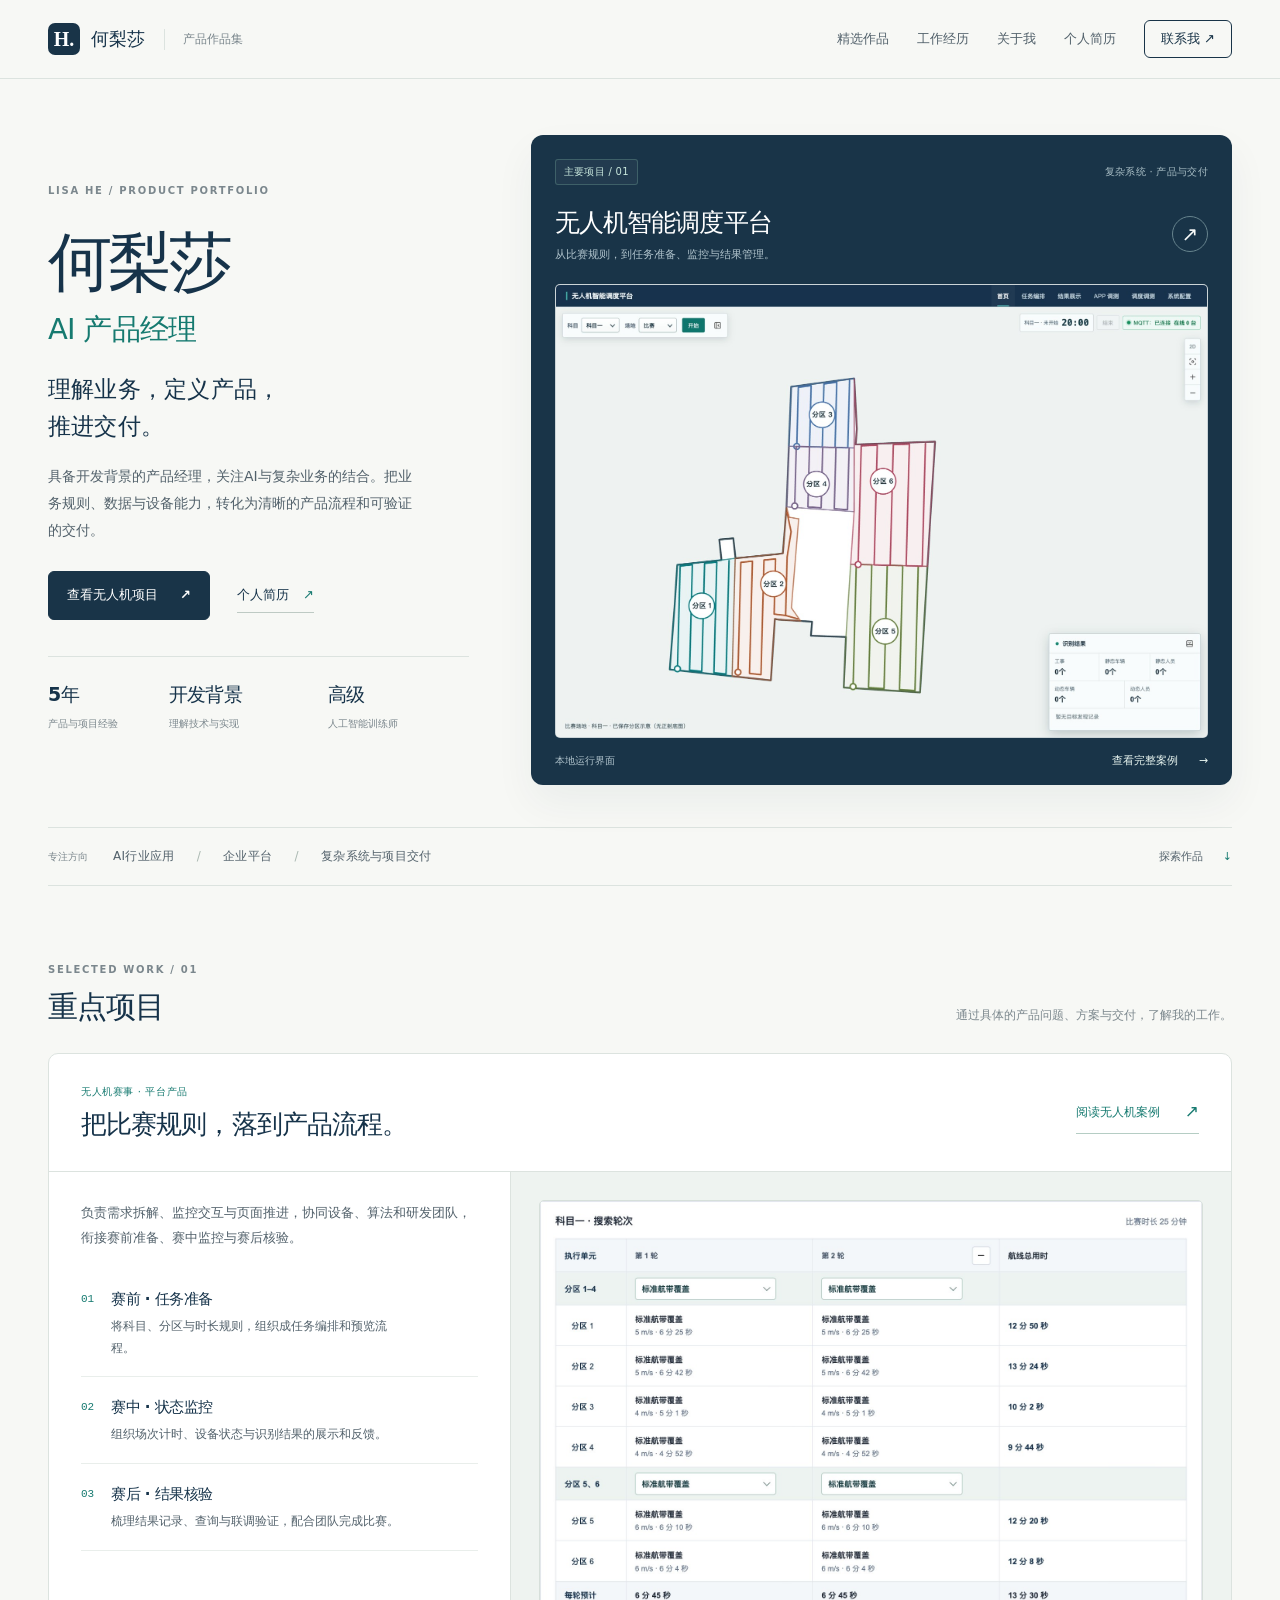
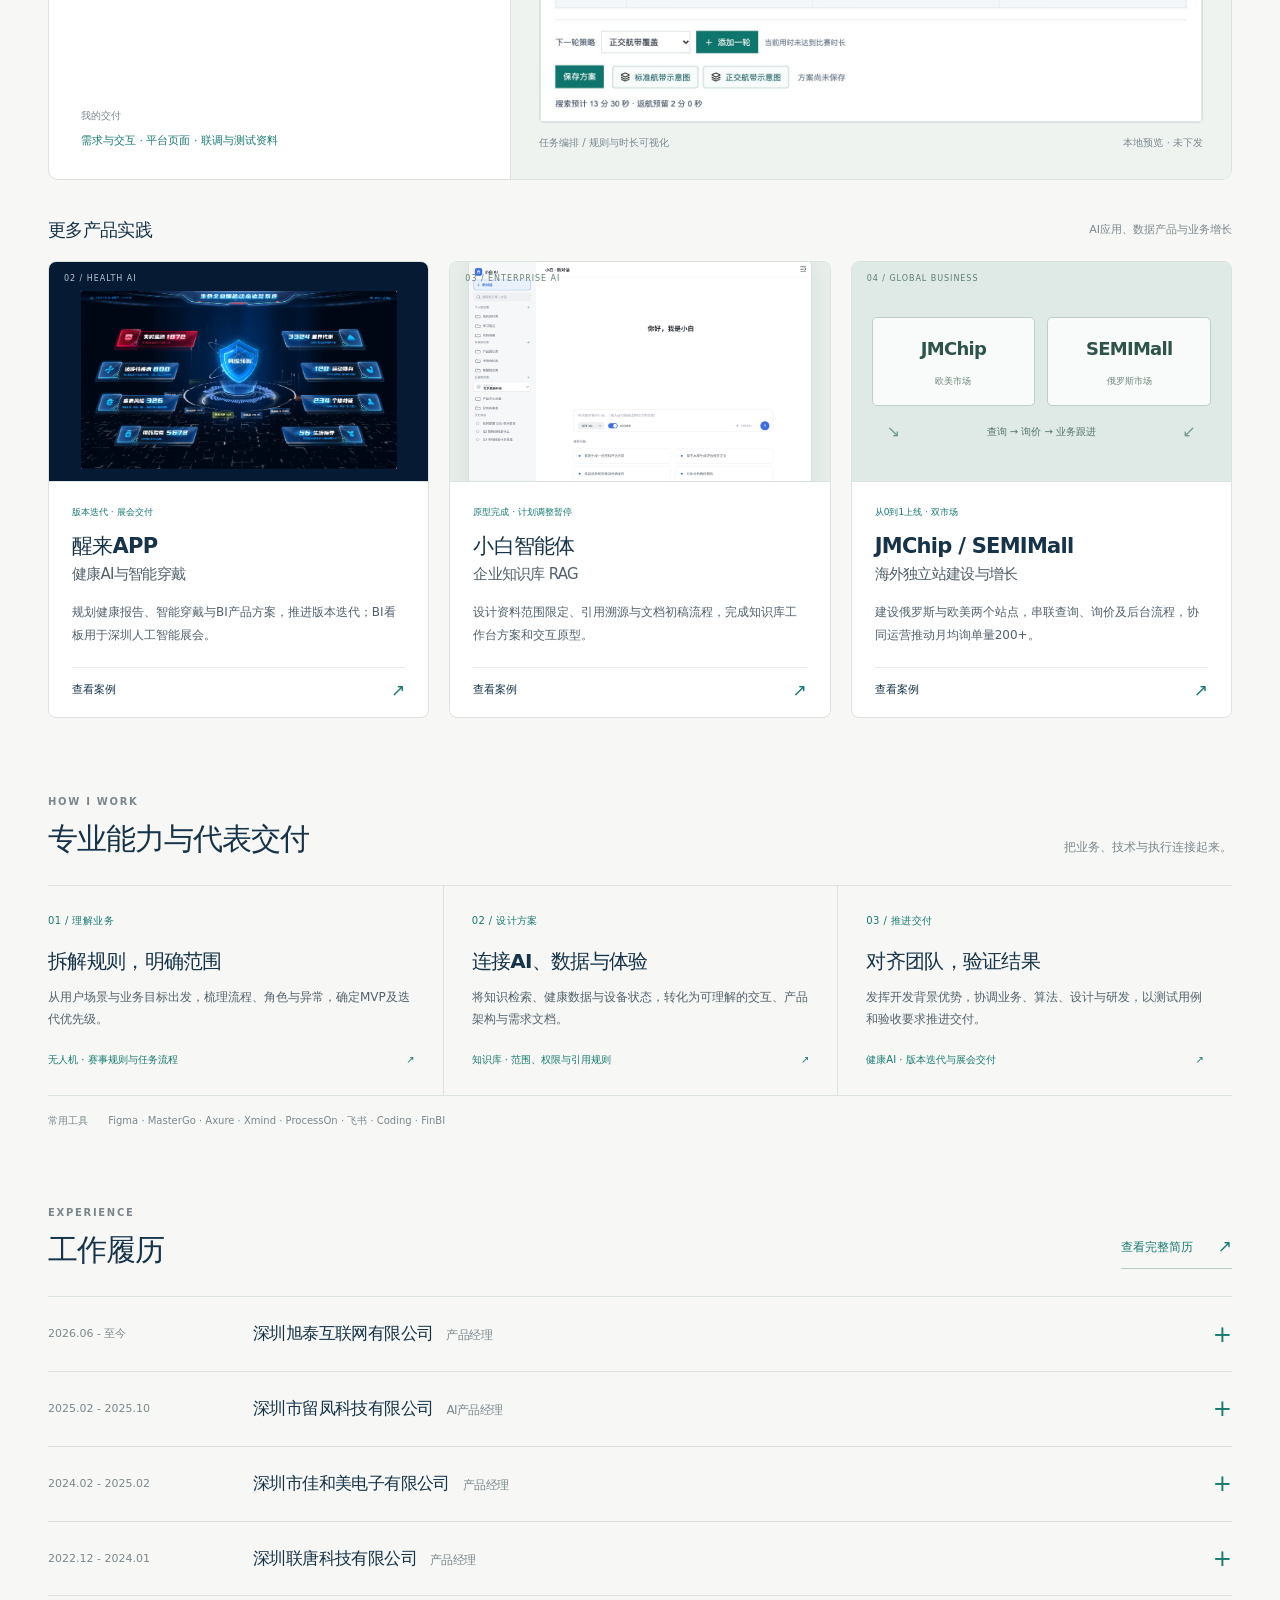
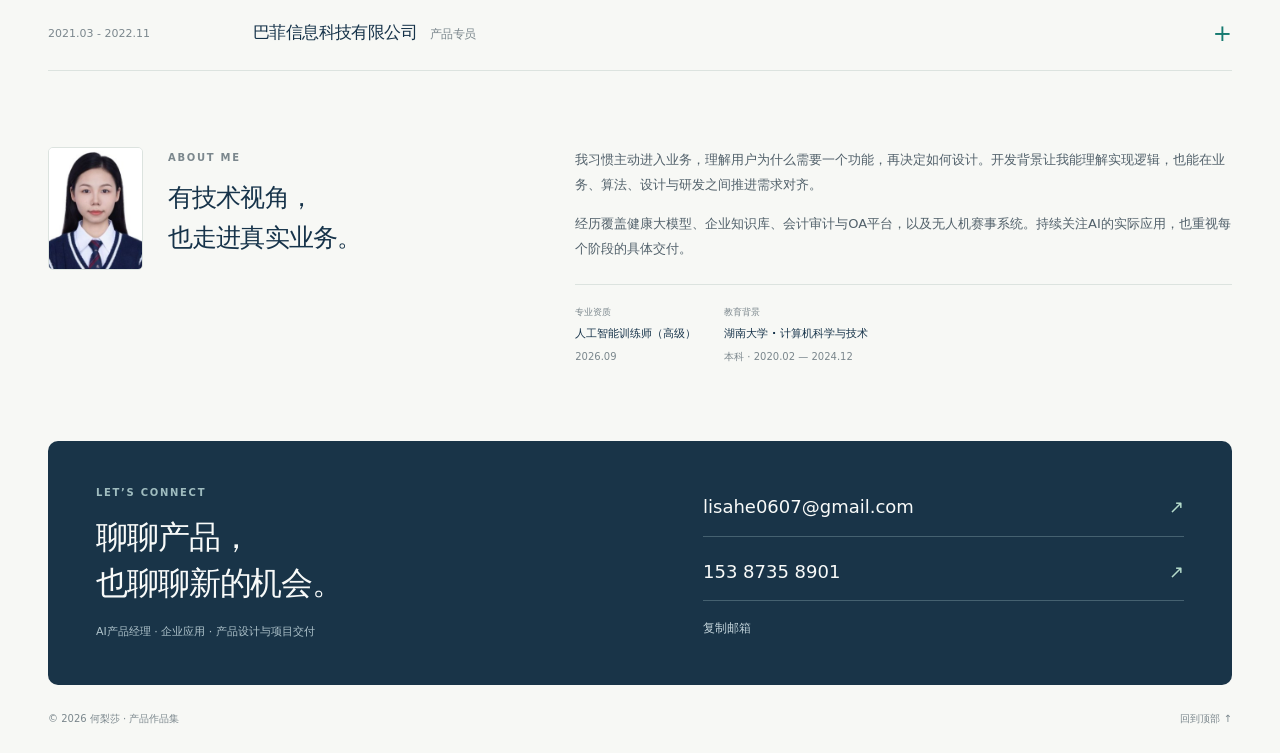
==== commit 2549a4f3: "重做个人作品集首页并突出无人机主项目" ====
--- a/index.html
+++ b/index.html
@@ -1 +1,82 @@
-<!doctype html><html lang="zh-CN"><head><meta charset="utf-8"><meta name="viewport" content="width=device-width, initial-scale=1"><meta name="description" content="何梨莎的个人简历与产品作品集：企业知识库RAG、无人机赛事调度、健康AI及海外独立站。"><meta name="theme-color" content="#16334a"><title>AI产品经理 · 个人作品集 · 何梨莎</title><link rel="icon" href="assets/favicon.svg" type="image/svg+xml"><link rel="stylesheet" href="styles.css"><script src="app.js" defer></script></head><body><a class="skip-link" href="#main">跳到正文</a><header class="site-header"><div class="wrap header-inner"><a class="brand" href="index.html"><span class="brand-mark" aria-hidden="true">N</span>何梨莎<span style="font-size:12px;font-weight:400;color:var(--muted)">AI产品经理</span></a><button class="menu-toggle" aria-expanded="false" aria-controls="site-nav">导航</button><nav class="site-nav" id="site-nav" aria-label="主导航"><a href="#work">精选作品</a><a href="#experience">工作经历</a><a href="#about">关于我</a><a href="resume.html">个人简历</a><a class="nav-contact" href="#contact">联系我 ↗</a></nav></div></header><main id="main"><div class="wrap"><section class="hero"><div><p class="eyebrow">个人简历 × 产品作品集</p><h1>你好，我是何梨莎。<br>把AI能力，<br><span>做成有用的产品。</span></h1><p class="hero-copy">5年产品与项目管理经验，具备开发背景。<br>从业务规则与用户场景出发，连接AI、数据与设备能力，推进产品方案、验证与交付。</p><div class="hero-actions"><a class="button" href="#work">查看精选作品 <span aria-hidden="true">↓</span></a><a class="button secondary" href="resume.html">查看个人简历 ↗</a></div><p class="hero-note">企业知识库RAG · 健康AI · 无人机调度</p></div><div class="hero-art"><img class="hero-image" src="assets/knowledge-original.png" alt="企业知识库工作台原型" width="1280" height="800"><div class="art-label"><strong>业务 → 方案 → 交付</strong>把复杂能力变成清楚的产品体验</div></div></section><div class="stats-bar"><div class="stat"><strong>5年</strong><span>产品与项目<br>管理经验</span></div><div class="stat"><strong>开发背景</strong><span>理解技术逻辑<br>与实现边界</span></div><div class="stat"><strong>高级</strong><span>人工智能训练师<br>2026.09</span></div></div><section class="section" id="work"><div class="section-head"><div><div class="section-label">SELECTED WORK</div><h2>用作品说明我的工作。</h2></div><p>从真实业务问题出发，展示方案选择、关键流程与具体交付。</p></div><div class="project-grid"><a class="project-card featured" href="knowledge.html"><div class="project-body"><div class="project-kicker">AI应用 · 企业知识库 · 原型设计交付</div><h3>小白智能体<br>企业知识库 RAG 工作台</h3><p>让企业资料进入可管理、可限定范围、可追溯的AI问答与文档生成流程。</p><div class="project-tags"><span>RAG</span><span>知识管理</span><span>引用溯源</span></div><div class="project-link">查看案例<span class="arrow" aria-hidden="true">↗</span></div></div><div class="project-visual knowledge"><img src="assets/knowledge-original.png" alt="小白知识库工作台原始产品原型" loading="lazy" width="1280" height="800"></div></a><a class="project-card " href="drone.html"><div class="project-visual drone"><img src="assets/drone-home-20261024.jpg" alt="无人机智能调度平台运行界面，展示已保存分区示意" loading="lazy" width="1280" height="800"></div><div class="project-body"><div class="project-kicker">复杂系统 · 产品与交付 · 代码实现与赛事交付</div><h3>无人机智能调度平台<br>任务准备、监控与结果管理</h3><p>从规则拆解走到实际页面，串联任务编排、赛中监控、结果核验与APP联调。</p><div class="project-tags"><span>任务与规则</span><span>状态与联调</span><span>测试验收</span></div><div class="project-link">查看案例<span class="arrow" aria-hidden="true">↗</span></div></div></a><a class="project-card " href="health.html"><div class="project-visual health"><img src="assets/health-bi.jpg" alt="醒来健康BI可视化看板原型" loading="lazy" width="1280" height="800"></div><div class="project-body"><div class="project-kicker">AI应用 · 数据与用户体验 · 版本迭代与展会交付</div><h3>醒来APP<br>健康AI、智能穿戴与BI看板</h3><p>把基因、穿戴与健康大模型的复杂数据转化为报告、数字人交互和可视化服务。</p><div class="project-tags"><span>健康AI</span><span>数字人</span><span>数据可视化</span></div><div class="project-link">查看案例<span class="arrow" aria-hidden="true">↗</span></div></div></a></div><div class="more-project"><div><div class="project-kicker">更多作品 · 产品建设与增长</div><h3>JMChip / SEMIMall 海外独立站</h3><p>俄罗斯与欧美两个市场版本，完整经历需求调研、建站上线、后台流程与SEO增长。</p></div><a class="button secondary" href="overseas.html">查看案例 ↗</a></div></section><section class="section" id="skills"><div class="section-head"><div><div class="section-label">CAPABILITIES</div><h2>连接业务、技术与交付。</h2></div></div><div class="skills-grid"><div class="skill"><div class="number">01</div><h3>产品规划</h3><p>需求调研、MVP范围、版本路线图、业务架构、流程与原型设计。</p></div><div class="skill"><div class="number">02</div><h3>AI与行业应用</h3><p>健康报告、数字人、知识库场景设计，多源数据整合与行业规则梳理。</p></div><div class="skill"><div class="number">03</div><h3>验证与交付</h3><p>接口调测、测试用例、验收标准、跨团队排期及项目风险跟踪。</p></div><div class="skill"><div class="number">04</div><h3>数据与增长</h3><p>用户行为与BI分析、SEO优化、内容与渠道增长协作。</p></div></div><div class="tools-line">常用工具　Figma · MasterGo · Axure · Xmind · ProcessOn · 飞书 · Coding · FinBI</div></section><section class="section" id="experience"><div class="section-head"><div><div class="section-label">EXPERIENCE</div><h2>工作履历</h2></div><p>点击展开，查看公司业务、项目背景与岗位职责。</p></div><div class="timeline"><details class="job"><summary><time>2026.06 - 至今</time><div><h3>深圳旭泰互联网有限公司<span class="role">产品经理</span></h3></div><span class="plus" aria-hidden="true">+</span></summary><div class="job-detail"><p><strong>公司介绍：</strong></p><p>参与AI知识库、会计、审计及通用OA平台建设，面向专业业务与企业协作场景开展产品设计。</p><p><strong>业务背景：</strong></p><p>面向企业专业服务与内部协作场景，梳理知识库、会计审计与OA的业务流程，统筹专业业务功能与平台共用能力。</p><p><strong>岗位职责：</strong></p><ul><li>负责多个业务产品的<strong>需求梳理与产品架构设计</strong>，明确专业业务功能与平台共用能力。</li><li>梳理账号主体、身份权限、版本配置与服务授权规则，设计不同角色的使用流程。</li><li>推进<strong>审计工具首版场景及MVP规划</strong>，协调业务与研发完成方案评审和验收要求定义。</li></ul></div></details><details class="job"><summary><time>2025.02 - 2025.10</time><div><h3>深圳市留凤科技有限公司<span class="role">AI产品经理</span></h3></div><span class="plus" aria-hidden="true">+</span></summary><div class="job-detail"><p><strong>公司介绍：</strong></p><p>爱八方集团旗下“AI+生命科学”企业，融合基因测序、健康大模型与生物信息分析，面向C端提供个性化健康管理产品。</p><p><strong>业务背景：</strong></p><p>围绕基因与智能穿戴数据融合，推进醒来APP健康报告、数字人交互与BI可视化产品建设。</p><p><strong>岗位职责：</strong></p><ul><li>负责醒来APP<strong>产品规划与版本迭代</strong>，将复杂健康数据转化为用户可理解的报告、交互与服务。</li><li>协同算法、生信与研发团队，明确AI功能、多源数据接入及健康服务流程的产品要求。</li><li>统筹版本排期、需求优先级与交付风险，推进APP及BI看板的阶段性交付。</li></ul></div></details><details class="job"><summary><time>2024.02 - 2025.02</time><div><h3>深圳市佳和美电子有限公司<span class="role">产品经理</span></h3></div><span class="plus" aria-hidden="true">+</span></summary><div class="job-detail"><p><strong>公司介绍：</strong></p><p>为全球OEM/ODM/EMS企业提供电子元器件分销、研发与技术服务，并拓展海外线上贸易业务。</p><p><strong>业务背景：</strong></p><p>面向俄罗斯与欧美市场，从0到1建设海外独立站，衔接用户查询、询价与后台业务管理。</p><p><strong>岗位职责：</strong></p><ul><li>负责<strong>海外独立站从0到1建设</strong>，根据不同市场的查询、筛选与询价需求制定产品方案。</li><li>设计内容、产品及询单管理功能，衔接用户访问、运营维护与业务跟进流程。</li><li>协同研发与运营推进站点性能、SEO及询单转化优化，持续完善产品与增长策略。</li></ul></div></details><details class="job"><summary><time>2022.12 - 2024.01</time><div><h3>深圳联唐科技有限公司<span class="role">产品经理</span></h3></div><span class="plus" aria-hidden="true">+</span></summary><div class="job-detail"><p><strong>公司介绍：</strong></p><p>面向芯片行业提供供需信息撮合、规格书查询与行业资讯服务，运营icspec平台。</p><p><strong>业务背景：</strong></p><p>围绕供需撮合与资料查询，推进PC、App、小程序及H5多端迭代，优化供需沟通与使用体验。</p><p><strong>岗位职责：</strong></p><ul><li>负责<strong>PC、App、小程序及H5的产品迭代</strong>，统一关键业务流程并协调多端上线。</li><li>围绕供需撮合、求购沟通及资料查询优化使用路径，结合业务数据确定迭代重点。</li><li>推进弱网体验、灰度发布与测试验收，协同运营开展用户增长与内容推广。</li></ul></div></details><details class="job"><summary><time>2021.03 - 2022.11</time><div><h3>巴菲信息科技有限公司<span class="role">产品专员</span></h3></div><span class="plus" aria-hidden="true">+</span></summary><div class="job-detail"><p><strong>公司介绍：</strong></p><p>为三顿半咖啡、笑果文化、茶颜悦色、果呀呀、文和友等品牌提供数字化产品服务。</p><p><strong>业务背景：</strong></p><p>围绕品牌小程序，开展票务、点单、积分与优惠券等消费场景的产品设计与交付。</p><p><strong>岗位职责：</strong></p><ul><li>参与票务、点单、积分与优惠券等业务的产品设计，输出流程、原型及需求文档。</li><li><strong>独立跟进笑果文化项目</strong>的需求、进度、测试与验收，协调问题处理和版本交付。</li><li>协助维护项目计划与沟通记录，推动业务、设计与研发对齐交付内容。</li></ul></div></details></div></section><section class="section about-grid" id="about"><div><div class="section-label">ABOUT ME</div><h2>从用户场景出发，<br>在具体问题里找到方向。</h2><p>我习惯主动进入业务，梳理规则与关键流程，明确问题及需求优先级。技术背景让我能够理解实现逻辑，也能在业务、算法、设计与研发团队之间推进需求对齐。</p><p>工作经历覆盖健康大模型、企业知识库、会计审计与OA平台，以及无人机赛事系统。关注AI与产品发展，重视新技术在具体场景中的应用价值。</p><div class="qualification"><span class="seal" aria-hidden="true">◎</span><div><strong>人工智能训练师（高级）</strong><small>2026.09 · 专业资质</small></div></div><div class="qualification"><span class="seal" aria-hidden="true">↗</span><div><strong>湖南大学 · 计算机科学与技术</strong><small>本科 · 2020.02 - 2024.12</small></div></div></div><img class="portrait" src="assets/portrait.jpg" alt="何梨莎个人照片" loading="lazy" width="190" height="250"></section><section class="contact-section" id="contact"><div><h2>欢迎聊聊产品与新的机会。</h2><p>AI产品经理 · 企业应用 · 产品设计与项目交付</p></div><div class="contact-actions"><a href="mailto:lisahe0607@gmail.com">lisahe0607@gmail.com ↗</a><a href="tel:+8615387358901">153 8735 8901</a><button class="copy-button" data-copy-email="lisahe0607@gmail.com" aria-live="polite">复制邮箱</button></div></section></div></main><footer class="wrap site-footer"><span>© 2026 何梨莎 · 产品、技术与业务之间</span><a href="index.html#work">回到作品集 ↑</a></footer><dialog class="lightbox" aria-label="作品图片预览"><button class="lightbox-close" type="button">关闭 ×</button><img alt=""></dialog></body></html>+<!doctype html>
+<html lang="zh-CN">
+<head>
+  <meta charset="utf-8">
+  <meta name="viewport" content="width=device-width, initial-scale=1">
+  <meta name="description" content="何梨莎，具备开发背景的AI产品经理，5年产品与项目管理经验。精选作品：无人机智能调度平台、健康AI、企业知识库RAG与海外独立站。">
+  <meta name="theme-color" content="#16334a">
+  <title>何梨莎 · AI产品经理 · 个人作品集</title>
+  <link rel="icon" href="assets/favicon.svg" type="image/svg+xml">
+  <link rel="stylesheet" href="styles.css">
+  <link rel="stylesheet" href="home.css?v=20261024-home">
+  <script src="app.js" defer></script>
+</head>
+<body class="home-page">
+  <a class="skip-link" href="#main">跳到正文</a>
+  <header class="site-header">
+    <div class="wrap header-inner">
+      <a class="brand" href="index.html" aria-label="何梨莎，首页"><span class="brand-mark" aria-hidden="true">H.</span>何梨莎<span class="brand-caption">产品作品集</span></a>
+      <button class="menu-toggle" aria-expanded="false" aria-controls="site-nav">导航</button>
+      <nav class="site-nav" id="site-nav" aria-label="主导航">
+        <a href="#work">精选作品</a><a href="#experience">工作经历</a><a href="#about">关于我</a><a href="resume.html">个人简历</a><a class="nav-contact" href="#contact">联系我 <span aria-hidden="true">↗</span></a>
+      </nav>
+    </div>
+  </header>
+  <main id="main">
+    <div class="wrap">
+      <section class="home-hero" aria-labelledby="intro-title">
+        <div class="intro-panel">
+          <p class="home-eyebrow">LISA HE / PRODUCT PORTFOLIO</p>
+          <h1 id="intro-title">何梨莎<span>AI 产品经理</span></h1>
+          <p class="intro-statement">理解业务，定义产品，<br>推进交付。</p>
+          <p class="intro-copy">具备开发背景的产品经理，关注AI与复杂业务的结合。把业务规则、数据与设备能力，转化为清晰的产品流程和可验证的交付。</p>
+          <div class="intro-actions"><a class="button" href="drone.html">查看无人机项目 <span aria-hidden="true">↗</span></a><a class="resume-link" href="resume.html">个人简历 <span aria-hidden="true">↗</span></a></div>
+          <div class="intro-facts" aria-label="个人资历"><div><strong>5年</strong><span>产品与项目经验</span></div><div><strong>开发背景</strong><span>理解技术与实现</span></div><div><strong>高级</strong><span>人工智能训练师</span></div></div>
+        </div>
+        <a class="hero-project" href="drone.html" aria-label="查看主要项目：无人机智能调度平台">
+          <div class="hero-project-top"><span class="featured-label">主要项目 / 01</span><span>复杂系统 · 产品与交付</span></div>
+          <div class="hero-project-heading"><div><h2>无人机智能调度平台</h2><p>从比赛规则，到任务准备、监控与结果管理。</p></div><span class="project-open" aria-hidden="true">↗</span></div>
+          <div class="hero-screen"><img src="assets/drone-home-20261024.jpg" alt="无人机调度平台本地运行界面，展示六个分区示意、比赛控制和识别结果面板" width="1680" height="1167" fetchpriority="high"></div>
+          <div class="hero-project-bottom"><span>本地运行界面</span><span>查看完整案例 <span aria-hidden="true">→</span></span></div>
+        </a>
+      </section>
+      <div class="focus-line"><span>专注方向</span><p>AI行业应用 <i aria-hidden="true">/</i> 企业平台 <i aria-hidden="true">/</i> 复杂系统与项目交付</p><a href="#work">探索作品 <span aria-hidden="true">↓</span></a></div>
+
+      <section class="home-section" id="work" aria-labelledby="work-title">
+        <div class="home-section-head"><div><p class="home-eyebrow">SELECTED WORK / 01</p><h2 id="work-title">重点项目</h2></div><p>通过具体的产品问题、方案与交付，了解我的工作。</p></div>
+        <article class="flagship-project">
+          <div class="flagship-heading"><div><p class="project-kicker">无人机赛事 · 平台产品</p><h3>把比赛规则，落到产品流程。</h3></div><a class="case-text-link" href="drone.html">阅读无人机案例 <span aria-hidden="true">↗</span></a></div>
+          <div class="flagship-content">
+            <div class="flagship-story"><p class="flagship-intro">负责需求拆解、监控交互与页面推进，协同设备、算法和研发团队，衔接赛前准备、赛中监控与赛后核验。</p><ol class="delivery-steps"><li><span>01</span><div><h4>赛前 · 任务准备</h4><p>将科目、分区与时长规则，组织成任务编排和预览流程。</p></div></li><li><span>02</span><div><h4>赛中 · 状态监控</h4><p>组织场次计时、设备状态与识别结果的展示和反馈。</p></div></li><li><span>03</span><div><h4>赛后 · 结果核验</h4><p>梳理结果记录、查询与联调验证，配合团队完成比赛。</p></div></li></ol><div class="delivery-scope"><span>我的交付</span><p>需求与交互 · 平台页面 · 联调与测试资料</p></div></div>
+            <figure class="flagship-image"><button data-enlarge aria-label="放大无人机任务编排本地预览界面"><img src="assets/drone-orchestration-20261024.jpg" alt="科目一搜索轮次编排预览：分区策略、两轮预计用时及返航预留" width="1620" height="1274" loading="lazy"><span class="image-zoom" aria-hidden="true">放大 ↗</span></button><figcaption><span>任务编排 / 规则与时长可视化</span><span>本地预览 · 未下发</span></figcaption></figure>
+          </div>
+        </article>
+
+        <div class="other-work-heading"><h3>更多产品实践</h3><span>AI应用、数据产品与业务增长</span></div>
+        <div class="secondary-projects">
+          <a class="work-card" href="health.html"><div class="work-cover health-cover"><img src="assets/health-bi.jpg" alt="醒来健康BI产品原型" width="1740" height="982" loading="lazy"><span class="cover-index">02 / HEALTH AI</span></div><div class="work-card-body"><p class="work-state">版本迭代 · 展会交付</p><h3>醒来APP<span>健康AI与智能穿戴</span></h3><p class="work-description">规划健康报告、智能穿戴与BI产品方案，推进版本迭代；BI看板用于深圳人工智能展会。</p><span class="work-card-link">查看案例 <span aria-hidden="true">↗</span></span></div></a>
+          <a class="work-card" href="knowledge.html"><div class="work-cover knowledge-cover"><img src="assets/knowledge-original.png" alt="小白企业知识库工作台交互原型" width="1280" height="800" loading="lazy"><span class="cover-index">03 / ENTERPRISE AI</span></div><div class="work-card-body"><p class="work-state">原型完成 · 计划调整暂停</p><h3>小白智能体<span>企业知识库 RAG</span></h3><p class="work-description">设计资料范围限定、引用溯源与文档初稿流程，完成知识库工作台方案和交互原型。</p><span class="work-card-link">查看案例 <span aria-hidden="true">↗</span></span></div></a>
+          <a class="work-card" href="overseas.html"><div class="work-cover market-cover"><span class="cover-index">04 / GLOBAL BUSINESS</span><div class="market-visual" aria-label="两个海外站点连接询单管理的业务示意"><div><strong>JMChip</strong><span>欧美市场</span></div><div><strong>SEMIMall</strong><span>俄罗斯市场</span></div><p><span aria-hidden="true">↘</span> 查询 → 询价 → 业务跟进 <span aria-hidden="true">↙</span></p></div></div><div class="work-card-body"><p class="work-state">从0到1上线 · 双市场</p><h3>JMChip / SEMIMall<span>海外独立站建设与增长</span></h3><p class="work-description">建设俄罗斯与欧美两个站点，串联查询、询价及后台流程，协同运营推动月均询单量200+。</p><span class="work-card-link">查看案例 <span aria-hidden="true">↗</span></span></div></a>
+        </div>
+      </section>
+
+      <section class="home-section" id="skills" aria-labelledby="skills-title">
+        <div class="home-section-head"><div><p class="home-eyebrow">HOW I WORK</p><h2 id="skills-title">专业能力与代表交付</h2></div><p>把业务、技术与执行连接起来。</p></div>
+        <div class="capability-grid"><div class="capability"><span class="capability-number">01 / 理解业务</span><h3>拆解规则，明确范围</h3><p>从用户场景与业务目标出发，梳理流程、角色与异常，确定MVP及迭代优先级。</p><a href="drone.html">无人机 · 赛事规则与任务流程 <span aria-hidden="true">↗</span></a></div><div class="capability"><span class="capability-number">02 / 设计方案</span><h3>连接AI、数据与体验</h3><p>将知识检索、健康数据与设备状态，转化为可理解的交互、产品架构与需求文档。</p><a href="knowledge.html">知识库 · 范围、权限与引用规则 <span aria-hidden="true">↗</span></a></div><div class="capability"><span class="capability-number">03 / 推进交付</span><h3>对齐团队，验证结果</h3><p>发挥开发背景优势，协调业务、算法、设计与研发，以测试用例和验收要求推进交付。</p><a href="health.html">健康AI · 版本迭代与展会交付 <span aria-hidden="true">↗</span></a></div></div>
+        <p class="home-tools"><span>常用工具</span> Figma · MasterGo · Axure · Xmind · ProcessOn · 飞书 · Coding · FinBI</p>
+      </section>
+
+      <section class="home-section" id="experience" aria-labelledby="experience-title"><div class="home-section-head"><div><p class="home-eyebrow">EXPERIENCE</p><h2 id="experience-title">工作履历</h2></div><a class="case-text-link" href="resume.html">查看完整简历 <span aria-hidden="true">↗</span></a></div>
+<div class="timeline"><details class="job"><summary><time>2026.06 - 至今</time><div><h3>深圳旭泰互联网有限公司<span class="role">产品经理</span></h3></div><span class="plus" aria-hidden="true">+</span></summary><div class="job-detail"><p><strong>公司介绍：</strong></p><p>参与AI知识库、会计、审计及通用OA平台建设，面向专业业务与企业协作场景开展产品设计。</p><p><strong>业务背景：</strong></p><p>面向企业专业服务与内部协作场景，梳理知识库、会计审计与OA的业务流程，统筹专业业务功能与平台共用能力。</p><p><strong>岗位职责：</strong></p><ul><li>负责多个业务产品的<strong>需求梳理与产品架构设计</strong>，明确专业业务功能与平台共用能力。</li><li>梳理账号主体、身份权限、版本配置与服务授权规则，设计不同角色的使用流程。</li><li>推进<strong>审计工具首版场景及MVP规划</strong>，协调业务与研发完成方案评审和验收要求定义。</li></ul></div></details><details class="job"><summary><time>2025.02 - 2025.10</time><div><h3>深圳市留凤科技有限公司<span class="role">AI产品经理</span></h3></div><span class="plus" aria-hidden="true">+</span></summary><div class="job-detail"><p><strong>公司介绍：</strong></p><p>爱八方集团旗下“AI+生命科学”企业，融合基因测序、健康大模型与生物信息分析，面向C端提供个性化健康管理产品。</p><p><strong>业务背景：</strong></p><p>围绕基因与智能穿戴数据融合，推进醒来APP健康报告、数字人交互与BI可视化产品建设。</p><p><strong>岗位职责：</strong></p><ul><li>负责醒来APP<strong>产品规划与版本迭代</strong>，将复杂健康数据转化为用户可理解的报告、交互与服务。</li><li>协同算法、生信与研发团队，明确AI功能、多源数据接入及健康服务流程的产品要求。</li><li>统筹版本排期、需求优先级与交付风险，推进APP及BI看板的阶段性交付。</li></ul></div></details><details class="job"><summary><time>2024.02 - 2025.02</time><div><h3>深圳市佳和美电子有限公司<span class="role">产品经理</span></h3></div><span class="plus" aria-hidden="true">+</span></summary><div class="job-detail"><p><strong>公司介绍：</strong></p><p>为全球OEM/ODM/EMS企业提供电子元器件分销、研发与技术服务，并拓展海外线上贸易业务。</p><p><strong>业务背景：</strong></p><p>面向俄罗斯与欧美市场，从0到1建设海外独立站，衔接用户查询、询价与后台业务管理。</p><p><strong>岗位职责：</strong></p><ul><li>负责<strong>海外独立站从0到1建设</strong>，根据不同市场的查询、筛选与询价需求制定产品方案。</li><li>设计内容、产品及询单管理功能，衔接用户访问、运营维护与业务跟进流程。</li><li>协同研发与运营推进站点性能、SEO及询单转化优化，持续完善产品与增长策略。</li></ul></div></details><details class="job"><summary><time>2022.12 - 2024.01</time><div><h3>深圳联唐科技有限公司<span class="role">产品经理</span></h3></div><span class="plus" aria-hidden="true">+</span></summary><div class="job-detail"><p><strong>公司介绍：</strong></p><p>面向芯片行业提供供需信息撮合、规格书查询与行业资讯服务，运营icspec平台。</p><p><strong>业务背景：</strong></p><p>围绕供需撮合与资料查询，推进PC、App、小程序及H5多端迭代，优化供需沟通与使用体验。</p><p><strong>岗位职责：</strong></p><ul><li>负责<strong>PC、App、小程序及H5的产品迭代</strong>，统一关键业务流程并协调多端上线。</li><li>围绕供需撮合、求购沟通及资料查询优化使用路径，结合业务数据确定迭代重点。</li><li>推进弱网体验、灰度发布与测试验收，协同运营开展用户增长与内容推广。</li></ul></div></details><details class="job"><summary><time>2021.03 - 2022.11</time><div><h3>巴菲信息科技有限公司<span class="role">产品专员</span></h3></div><span class="plus" aria-hidden="true">+</span></summary><div class="job-detail"><p><strong>公司介绍：</strong></p><p>为三顿半咖啡、笑果文化、茶颜悦色、果呀呀、文和友等品牌提供数字化产品服务。</p><p><strong>业务背景：</strong></p><p>围绕品牌小程序，开展票务、点单、积分与优惠券等消费场景的产品设计与交付。</p><p><strong>岗位职责：</strong></p><ul><li>参与票务、点单、积分与优惠券等业务的产品设计，输出流程、原型及需求文档。</li><li><strong>独立跟进笑果文化项目</strong>的需求、进度、测试与验收，协调问题处理和版本交付。</li><li>协助维护项目计划与沟通记录，推动业务、设计与研发对齐交付内容。</li></ul></div></details></div>
+      </section>
+      <section class="home-section home-about" id="about" aria-labelledby="about-title">
+        <div class="about-identity"><img src="assets/portrait.jpg" alt="何梨莎个人照片" width="190" height="250" loading="lazy"><div><p class="home-eyebrow">ABOUT ME</p><h2 id="about-title">有技术视角，<br>也走进真实业务。</h2></div></div>
+        <div class="about-content"><p>我习惯主动进入业务，理解用户为什么需要一个功能，再决定如何设计。开发背景让我能理解实现逻辑，也能在业务、算法、设计与研发之间推进需求对齐。</p><p>经历覆盖健康大模型、企业知识库、会计审计与OA平台，以及无人机赛事系统。持续关注AI的实际应用，也重视每个阶段的具体交付。</p><div class="about-credentials"><div><span>专业资质</span><strong>人工智能训练师（高级）</strong><small>2026.09</small></div><div><span>教育背景</span><strong>湖南大学 · 计算机科学与技术</strong><small>本科 · 2020.02 — 2024.12</small></div></div></div>
+      </section>
+      <section class="home-contact" id="contact"><div><p class="home-eyebrow">LET’S CONNECT</p><h2>聊聊产品，<br>也聊聊新的机会。</h2><p>AI产品经理 · 企业应用 · 产品设计与项目交付</p></div><div class="home-contact-links"><a href="mailto:lisahe0607@gmail.com">lisahe0607@gmail.com <span aria-hidden="true">↗</span></a><a href="tel:+8615387358901">153 8735 8901 <span aria-hidden="true">↗</span></a><button class="copy-button" data-copy-email="lisahe0607@gmail.com" aria-live="polite">复制邮箱</button></div></section>
+    </div>
+  </main>
+  <footer class="wrap site-footer"><span>© 2026 何梨莎 · 产品作品集</span><a href="#main">回到顶部 ↑</a></footer>
+  <dialog class="lightbox" aria-label="作品图片预览"><button class="lightbox-close" type="button">关闭 ×</button><img alt=""></dialog>
+</body>
+</html>
--- a/home.css
+++ b/home.css
@@ -0,0 +1,142 @@
+/* Homepage only: personal identity first, with the drone case as the primary work. */
+.home-page{--paper:#f7f8f5;--ink:#193448;--text:#52616b;--muted:#7b878d;--line:#dce3df;background:var(--paper);line-height:1.75}
+.home-page .wrap{width:min(1240px,calc(100% - 96px))}
+.home-page .site-header{background:rgba(247,248,245,.95)}
+.home-page .header-inner{height:78px}
+.home-page .brand{gap:11px;font-size:18px}
+.home-page .brand-mark{width:32px;height:32px;border:0;border-radius:7px;background:var(--ink);color:white;font:600 20px Georgia,serif}
+.brand-caption{margin-left:8px;padding-left:18px;border-left:1px solid var(--line);font-size:12px;font-weight:400;color:var(--muted)}
+.home-page .site-nav{gap:28px;font-size:13px}
+.home-page .site-nav .nav-contact{border-radius:6px;border-color:var(--ink);padding:7px 16px;color:var(--ink)}
+.home-page h1,.home-page h2,.home-page h3,.home-page h4{letter-spacing:-.035em}
+.home-eyebrow{font-size:10px;letter-spacing:.17em;font-weight:600;color:var(--muted);line-height:1.6}
+.home-hero{display:grid;grid-template-columns:.84fr 1.4fr;gap:62px;align-items:center;padding:56px 0 42px}
+.intro-panel{padding:0 0 4px}
+.intro-panel h1{font-size:64px;line-height:1.2;margin:25px 0 24px;font-weight:650;letter-spacing:-.055em}
+.intro-panel h1>span{display:block;font-size:29px;color:var(--teal);font-weight:500;letter-spacing:-.025em;margin-top:11px}
+.intro-statement{font-size:23px;line-height:1.6;font-weight:550;letter-spacing:.01em}
+.intro-copy{font-size:14px;line-height:1.95;color:var(--text);max-width:365px;margin-top:18px}
+.intro-actions{display:flex;align-items:center;gap:27px;margin-top:27px}
+.home-page .button{border-radius:6px;font-size:13px;padding:12px 18px;gap:22px}
+.resume-link{font-size:13px;border-bottom:1px solid #becac4;padding:5px 0;white-space:nowrap}
+.resume-link span{margin-left:10px;color:var(--teal)}
+.intro-facts{display:grid;grid-template-columns:.8fr 1.1fr 1.1fr;gap:18px;border-top:1px solid var(--line);margin-top:36px;padding-top:21px}
+.intro-facts>div{display:flex;flex-direction:column;gap:4px}
+.intro-facts strong{font-size:19px;font-weight:600;letter-spacing:-.03em}
+.intro-facts span{font-size:10px;color:var(--muted);white-space:nowrap}
+.hero-project{background:#193448;color:#f8faf9;border-radius:12px;padding:24px 24px 0;display:block;box-shadow:0 18px 40px #1934480e;transition:transform .25s,box-shadow .25s}
+.hero-project:hover{transform:translateY(-3px);box-shadow:0 24px 45px #1934481c}
+.hero-project-top{display:flex;justify-content:space-between;align-items:center;font-size:10px;color:#a9bec5;letter-spacing:.03em}
+.featured-label{color:#c8e7dc;background:#ffffff0a;border:1px solid #6a968e66;border-radius:3px;padding:3px 8px}
+.hero-project-heading{display:flex;justify-content:space-between;gap:20px;align-items:center;margin:20px 0}
+.hero-project-heading h2{font-size:25px;font-weight:550;line-height:1.4;color:#fff}
+.hero-project-heading p{font-size:11px;color:#b1c4cd;margin-top:5px}
+.project-open{width:36px;height:36px;display:grid;place-items:center;border:1px solid #66838d;border-radius:50%;font-size:20px;flex-shrink:0;transition:background .2s}
+.hero-project:hover .project-open{background:#ffffff20}
+.hero-screen{border:1px solid #81929b50;border-radius:5px;overflow:hidden;background:#edf2f1}
+.hero-screen img{width:100%;height:auto}
+.hero-project-bottom{display:flex;align-items:center;justify-content:space-between;padding:13px 0 15px;font-size:10px;color:#b1c4cd}
+.hero-project-bottom>span:last-child{color:#e7f4ef;font-size:11px}
+.hero-project-bottom>span:last-child span{margin-left:17px}
+.focus-line{display:flex;gap:25px;align-items:center;justify-content:space-between;border-top:1px solid var(--line);border-bottom:1px solid var(--line);padding:18px 0;font-size:12px}
+.focus-line>span{color:var(--muted);font-size:10px}
+.focus-line p{flex:1;color:var(--text);letter-spacing:.025em}
+.focus-line i{font-style:normal;color:#abb9b2;margin:0 18px}
+.focus-line a{font-size:11px;color:var(--text)}
+.focus-line a span{margin-left:16px;color:var(--teal)}
+.home-section{padding-top:76px;scroll-margin-top:10px}
+.home-section-head{display:flex;align-items:end;justify-content:space-between;gap:32px;margin-bottom:27px}
+.home-section-head h2{font-size:30px;margin-top:9px;line-height:1.3}
+.home-section-head>p{font-size:12px;color:var(--muted);max-width:320px}
+.flagship-project{background:white;border:1px solid var(--line);border-radius:10px;overflow:hidden}
+.flagship-heading{padding:29px 32px;display:flex;justify-content:space-between;align-items:center;gap:28px;border-bottom:1px solid var(--line)}
+.flagship-heading .project-kicker{font-size:10px;letter-spacing:.06em;margin-bottom:5px}
+.flagship-heading h3{font-size:26px;font-weight:600}
+.case-text-link{display:inline-flex;align-items:center;gap:25px;font-size:12px;white-space:nowrap;color:var(--teal);padding:6px 0;border-bottom:1px solid #b5cdc4}
+.case-text-link span{font-size:17px}
+.flagship-content{display:grid;grid-template-columns:.78fr 1.22fr}
+.flagship-story{padding:29px 32px;display:flex;flex-direction:column}
+.flagship-intro{font-size:13px;line-height:1.9;color:var(--text)}
+.delivery-steps{list-style:none;padding:0;margin:18px 0 22px;display:flex;flex-direction:column}
+.delivery-steps li{display:flex;gap:17px;padding:17px 0;border-bottom:1px solid #e9eeeb}
+.delivery-steps li>span{font:11px ui-monospace,monospace;color:var(--teal);margin-top:7px}
+.delivery-steps h4{font-size:15px;font-weight:600;margin:0 0 4px}
+.delivery-steps p{font-size:12px;color:var(--text);max-width:290px;line-height:1.8}
+.delivery-scope{margin-top:auto}
+.delivery-scope>span{font-size:10px;color:var(--muted)}
+.delivery-scope p{font-size:11px;margin-top:3px;color:var(--teal)}
+.flagship-image{margin:0;padding:28px;background:#eef3f0;border-left:1px solid var(--line);display:flex;justify-content:center;flex-direction:column}
+.flagship-image button{position:relative;width:100%;padding:0;border:1px solid #d6dfda;border-radius:5px;background:#fff;overflow:hidden;cursor:zoom-in}
+.flagship-image img{width:100%;height:auto}
+.image-zoom{position:absolute;bottom:11px;right:11px;background:#193448e8;color:#fff;padding:3px 9px;border-radius:3px;font-size:10px;opacity:0;transition:opacity .2s}
+.flagship-image button:hover .image-zoom,.flagship-image button:focus-visible .image-zoom{opacity:1}
+.flagship-image figcaption{display:flex;justify-content:space-between;gap:15px;font-size:10px;color:var(--muted);margin-top:11px}
+.other-work-heading{display:flex;align-items:center;justify-content:space-between;gap:20px;margin:37px 0 18px}
+.other-work-heading h3{font-size:18px;font-weight:550}
+.other-work-heading>span{font-size:11px;color:var(--muted)}
+.secondary-projects{display:grid;grid-template-columns:repeat(3,minmax(0,1fr));gap:20px}
+.work-card{background:white;border:1px solid var(--line);border-radius:8px;overflow:hidden;display:flex;flex-direction:column;transition:transform .25s,box-shadow .25s}
+.work-card:hover{transform:translateY(-4px);box-shadow:0 12px 30px #1934480c}
+.work-cover{position:relative;aspect-ratio:1.72;overflow:hidden;display:flex;align-items:center;border-bottom:1px solid var(--line)}
+.work-cover img{width:100%;height:100%;object-fit:contain}
+.health-cover{background:#071a33;padding:29px 15px 12px}
+.knowledge-cover{background:#e7eee9;padding:36px 18px 13px}
+.knowledge-cover img{box-shadow:0 6px 16px #12344014;border:1px solid #dce3df;border-radius:4px;object-fit:fill;height:auto}
+.cover-index{position:absolute;top:10px;left:15px;font-size:8px;letter-spacing:.12em;color:#b4c9d4}
+.knowledge-cover .cover-index{color:#6a8378}
+.market-cover{background:#dfe9e5;padding:35px 20px 15px}
+.market-cover .cover-index{color:#5f7e72}
+.market-visual{display:grid;grid-template-columns:1fr 1fr;width:100%;gap:12px}
+.market-visual>div{background:#f8fbf9;border:1px solid #becfc5;border-radius:5px;text-align:center;padding:15px 5px 12px}
+.market-visual strong{display:block;font-size:18px;letter-spacing:-.04em;color:#2d534a}
+.market-visual>div>span{font-size:9px;color:#71877d}
+.market-visual p{grid-column:1/-1;display:flex;align-items:center;justify-content:space-between;font-size:10px;color:#57776a}
+.market-visual p span{font-size:16px;color:#72998a;padding:0 15px}
+.work-card-body{padding:23px 23px 17px;display:flex;flex-direction:column;flex:1}
+.work-state{font-size:9px;color:var(--teal);margin-bottom:10px}
+.work-card h3{font-size:21px;line-height:1.45}
+.work-card h3>span{display:block;font-size:15px;font-weight:450;margin-top:3px;color:var(--text)}
+.work-description{font-size:12px;color:var(--text);line-height:1.9;margin:15px 0 20px}
+.work-card-link{display:flex;justify-content:space-between;border-top:1px solid #e9eeeb;padding-top:12px;font-size:11px;margin-top:auto}
+.work-card-link>span{font-size:17px;color:var(--teal);line-height:1.2}
+.capability-grid{display:grid;grid-template-columns:repeat(3,minmax(0,1fr));border-top:1px solid var(--line);border-bottom:1px solid var(--line)}
+.capability{padding:26px 28px 26px 0;display:flex;flex-direction:column}
+.capability+.capability{padding-left:28px;border-left:1px solid var(--line)}
+.capability-number{font-size:10px;color:var(--teal);letter-spacing:.04em}
+.capability h3{font-size:20px;margin:17px 0 11px}
+.capability p{font-size:12px;color:var(--text);line-height:1.9;margin-bottom:20px}
+.capability a{display:flex;justify-content:space-between;gap:10px;font-size:10px;color:var(--teal);margin-top:auto}
+.home-tools{font-size:10px;color:var(--muted);padding-top:16px}
+.home-tools>span{margin-right:17px}
+.home-page .job{padding:25px 0}
+.home-page .job summary{grid-template-columns:175px 1fr auto;gap:30px}
+.home-page .job h3{font-size:17px;font-weight:550}
+.home-page .job time{font-size:11px}
+.home-page .job .role{font-size:12px}
+.home-page .job-detail{font-size:13px;margin-left:205px}
+.home-about{display:grid;grid-template-columns:.95fr 1.35fr;gap:65px;padding-bottom:76px}
+.about-identity{display:flex;align-items:start;gap:25px}
+.about-identity img{width:95px;border-radius:5px;border:1px solid var(--line)}
+.about-identity .home-eyebrow{margin-top:3px}
+.about-identity h2{font-size:25px;line-height:1.6;margin-top:12px}
+.about-content>p{font-size:13px;line-height:1.95;color:var(--text);margin-bottom:13px}
+.about-credentials{display:flex;gap:28px;border-top:1px solid var(--line);padding-top:20px;margin-top:22px}
+.about-credentials>div{display:flex;flex-direction:column;gap:4px}
+.about-credentials span{font-size:9px;color:var(--muted)}
+.about-credentials strong{font-size:11px;font-weight:550}
+.about-credentials small{font-size:10px;color:var(--muted)}
+.home-contact{background:#193448;border-radius:10px;color:#f8faf9;padding:43px 48px;display:grid;grid-template-columns:1fr 1fr;gap:50px;align-items:center}
+.home-contact .home-eyebrow{color:#9fbcbf}
+.home-contact h2{font-size:32px;line-height:1.45;font-weight:550;margin:13px 0 15px}
+.home-contact>div>p:last-child{font-size:11px;color:#afc3cb}
+.home-contact-links{display:flex;flex-direction:column;align-items:stretch;gap:12px;padding-left:38px}
+.home-contact-links>a{font-size:18px;border-bottom:1px solid #456170;padding:7px 0 13px;display:flex;justify-content:space-between;gap:15px}
+.home-contact-links>a>span{color:#b5dbcb}
+.home-contact-links .copy-button{align-self:start;margin-top:2px}
+.home-page .site-footer{font-size:10px;padding:25px 0}
+@media(min-width:1600px){.home-hero{padding-top:68px;padding-bottom:52px}}
+@media(max-width:1150px){.home-page .wrap{width:calc(100% - 64px)}.home-hero{grid-template-columns:.85fr 1.25fr;gap:35px}.intro-panel h1{font-size:56px}.intro-statement{font-size:21px}.hero-project{padding:20px 20px 0}.hero-project-heading h2{font-size:23px}.intro-facts{gap:12px}.intro-facts strong{font-size:17px}.intro-facts span{font-size:9px}.flagship-story{padding:24px}.flagship-image{padding:22px}.flagship-heading{padding:25px}.flagship-heading h3{font-size:23px}.work-card-body{padding:20px}.work-card h3{font-size:19px}.home-about{gap:32px;grid-template-columns:1fr 1.1fr}.about-identity{gap:18px}.about-identity h2{font-size:22px}.about-credentials{flex-wrap:wrap;gap:20px}.home-contact-links{padding-left:0}}
+@media(max-width:900px){.home-hero{gap:27px;grid-template-columns:.85fr 1.15fr;padding-top:40px}.intro-panel h1{font-size:46px;margin-top:17px}.intro-panel h1>span{font-size:25px}.intro-statement{font-size:19px}.intro-copy{font-size:12px}.intro-actions{gap:17px}.home-page .button{padding:11px 13px;gap:10px;font-size:12px}.resume-link{font-size:11px}.intro-facts{margin-top:25px;padding-top:17px}.intro-facts strong{font-size:15px}.intro-facts span{font-size:8px}.hero-project{padding:16px 16px 0}.hero-project-heading h2{font-size:20px}.hero-project-heading{margin:17px 0}.hero-project-heading p{font-size:10px;max-width:220px}.hero-project-top{font-size:8px}.project-open{width:30px;height:30px}.home-page .site-nav{gap:19px}.brand-caption{display:none}.flagship-content{grid-template-columns:.85fr 1.15fr}.flagship-story{padding:22px}.flagship-image{padding:18px}.delivery-steps{margin:10px 0 18px}.delivery-steps li{padding:13px 0}.delivery-steps h4{font-size:14px}.delivery-steps p{font-size:11px}.flagship-intro{font-size:12px}.secondary-projects{gap:14px}.work-card-body{padding:18px}.work-card h3{font-size:17px}.work-card h3>span{font-size:13px}.work-description{font-size:11px}.market-visual{gap:6px}.market-visual>div{padding:10px 3px}.market-visual strong{font-size:14px}.market-visual p{font-size:8px}.market-visual p span{padding:0 3px}.market-cover{padding:30px 12px 12px}.capability{padding-right:20px}.capability+.capability{padding-left:20px}.capability h3{font-size:18px}.capability a{font-size:9px}.home-about{grid-template-columns:1fr}.about-identity img{width:80px}.about-identity h2 br{display:none}.about-identity h2{font-size:25px}.about-content{padding-left:98px}.home-contact{padding:35px}.home-contact-links>a{font-size:15px}}
+@media(max-width:680px){.home-page .wrap{width:calc(100% - 40px)}.home-page .header-inner{height:66px}.home-page .brand{font-size:16px}.home-page .brand-mark{width:28px;height:28px;font-size:17px}.home-page .site-nav{top:66px;gap:4px}.home-page .site-nav .nav-contact{border:0;padding:9px 12px}.home-hero{grid-template-columns:1fr;gap:28px;padding:34px 0 28px}.home-eyebrow{font-size:9px}.intro-panel h1{font-size:48px;margin:19px 0 18px;display:flex;align-items:baseline;gap:18px;flex-wrap:wrap}.intro-panel h1>span{font-size:22px;margin-top:0}.intro-statement{font-size:22px;line-height:1.6}.intro-statement br{display:none}.intro-copy{max-width:100%;font-size:13px;margin-top:12px;line-height:1.9}.intro-actions{margin-top:21px;gap:25px}.home-page .button{font-size:12px;padding:11px 17px;gap:20px}.resume-link{font-size:12px}.intro-facts{grid-template-columns:.85fr 1.1fr 1.1fr;margin-top:25px;padding-top:17px;gap:18px}.intro-facts strong{font-size:18px}.intro-facts span{font-size:9px}.hero-project{padding:17px 17px 0;border-radius:8px}.hero-project-top{font-size:8px}.hero-project-heading{margin:17px 0}.hero-project-heading h2{font-size:22px}.hero-project-heading p{font-size:10px;max-width:none}.project-open{width:30px;height:30px;font-size:18px}.hero-project-bottom{font-size:9px;padding:11px 0 12px}.hero-project-bottom>span:last-child{font-size:10px}.focus-line{gap:15px;padding:16px 0}.focus-line>span{font-size:9px;white-space:nowrap}.focus-line p{font-size:10px}.focus-line i{margin:0 6px}.focus-line>a{display:none}.home-section{padding-top:49px}.home-section-head{gap:15px;align-items:start;margin-bottom:22px}.home-section-head h2{font-size:26px;margin-top:7px}.home-section-head>p{font-size:10px;max-width:145px;padding-top:23px}.flagship-heading{padding:22px;display:block}.flagship-heading h3{font-size:22px}.flagship-heading .case-text-link{margin-top:11px}.case-text-link{font-size:11px;gap:16px}.flagship-content{grid-template-columns:1fr}.flagship-story{padding:22px}.flagship-intro{font-size:12px}.delivery-steps{margin:10px 0 20px}.delivery-steps li{gap:16px;padding:15px 0}.delivery-steps h4{font-size:15px}.delivery-steps p{font-size:12px;max-width:none}.delivery-scope p{font-size:10px}.flagship-image{border-left:0;border-top:1px solid var(--line);padding:18px}.flagship-image figcaption{font-size:8px;gap:10px}.image-zoom{opacity:1;font-size:8px;padding:2px 7px}.other-work-heading{margin-top:30px;gap:10px}.other-work-heading h3{font-size:17px}.other-work-heading>span{font-size:9px}.secondary-projects{grid-template-columns:1fr;gap:20px}.work-cover{aspect-ratio:1.85}.health-cover{padding:30px 20px 12px}.knowledge-cover{padding:35px 22px 14px}.cover-index{font-size:9px;left:18px;top:11px}.market-cover{padding:37px 26px 17px}.market-visual{gap:15px}.market-visual>div{padding:17px 5px}.market-visual strong{font-size:22px}.market-visual>div>span{font-size:10px}.market-visual p{font-size:11px}.market-visual p span{padding:0 15px}.work-card-body{padding:22px}.work-state{font-size:10px}.work-card h3{font-size:23px}.work-card h3>span{font-size:15px}.work-description{font-size:12px;margin-top:14px;margin-bottom:20px}.work-card-link{font-size:11px}.capability-grid{grid-template-columns:1fr}.capability{padding:23px 0}.capability+.capability{padding-left:0;border-left:0;border-top:1px solid var(--line)}.capability-number{font-size:10px}.capability h3{font-size:20px;margin-top:13px}.capability p{font-size:12px;margin-bottom:14px}.capability a{font-size:10px;justify-content:start;gap:24px}.home-tools{line-height:2;font-size:10px}.home-page .job{padding:22px 0}.home-page .job summary{grid-template-columns:1fr 24px;gap:5px}.home-page .job h3{font-size:16px}.home-page .job .role{font-size:11px;margin-top:6px}.home-page .job time{font-size:10px}.home-page .job-detail{margin-left:0;font-size:12px}.home-about{gap:24px;padding-bottom:49px}.about-identity{gap:19px;align-items:center}.about-identity img{width:70px}.about-identity h2{font-size:22px;line-height:1.5;margin-top:9px}.about-identity h2 br{display:block}.about-content{padding-left:0}.about-content>p{font-size:12px}.about-credentials{gap:22px;flex-direction:column}.about-credentials strong{font-size:12px}.home-contact{padding:27px 24px;grid-template-columns:1fr;gap:24px;border-radius:8px}.home-contact h2{font-size:28px}.home-contact h2 br{display:none}.home-contact>div>p:last-child{font-size:10px}.home-contact-links{gap:9px}.home-contact-links>a{font-size:15px}.home-page .site-footer{display:flex;font-size:8px;gap:10px;padding:22px 0}}
+@media(max-width:360px){.home-page .wrap{width:calc(100% - 32px)}.intro-panel h1{font-size:43px;gap:13px}.intro-panel h1>span{font-size:20px}.intro-statement{font-size:20px}.intro-facts{gap:10px}.intro-facts strong{font-size:17px}.intro-facts span{font-size:8px}.hero-project-heading h2{font-size:19px}.hero-project-heading p{font-size:9px}.hero-project-top>span:last-child{font-size:7px}.home-contact-links>a{font-size:14px}}
+@media(max-width:680px){#skills .home-section-head{display:block}#skills .home-section-head>p{max-width:none;padding-top:9px}.home-contact h2 br{display:block}.delivery-scope{margin-top:0}}
